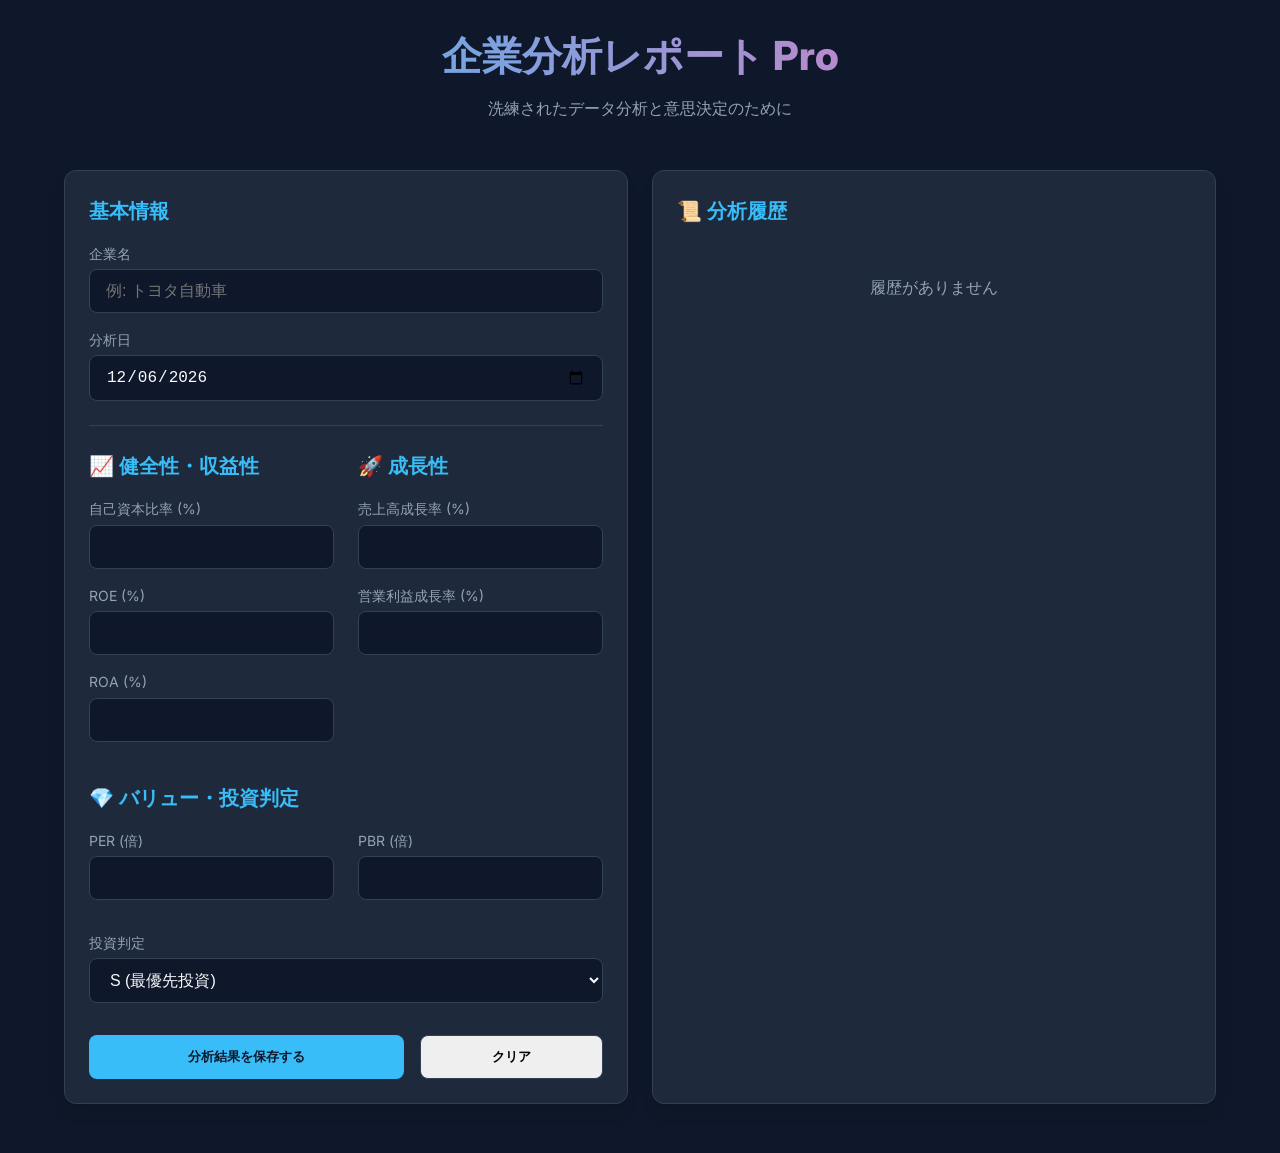
==== index.html @ 27acc9c8 "Initial commit: Corporate Analysis Tool Pro" ====
<!DOCTYPE html>
<html lang="ja">
<head>
    <meta charset="UTF-8">
    <meta name="viewport" content="width=device-width, initial-scale=1.0">
    <title>企業分析レポート Pro</title>
    <link rel="stylesheet" href="index.css">
    <link rel="preconnect" href="https://fonts.googleapis.com">
    <link rel="preconnect" href="https://fonts.gstatic.com" crossorigin>
    <link href="https://fonts.googleapis.com/css2?family=Inter:wght@400;600;800&display=swap" rel="stylesheet">
</head>
<body>
    <div class="container">
        <header>
            <h1>企業分析レポート Pro</h1>
            <p style="color: var(--text-muted);">洗練されたデータ分析と意思決定のために</p>
        </header>

        <main class="grid">
            <div class="analysis-form card">
                <section>
                    <h2 class="section-title">基本情報</h2>
                    <div class="input-group">
                        <label for="company-name">企業名</label>
                        <input type="text" id="company-name" placeholder="例: トヨタ自動車">
                    </div>
                    <div class="input-group">
                        <label for="analysis-date">分析日</label>
                        <input type="date" id="analysis-date">
                    </div>
                </section>

                <hr style="margin: 1.5rem 0; border: none; border-top: 1px solid var(--border-color);">

                <div class="grid" style="grid-template-columns: 1fr 1fr;">
                    <section>
                        <h2 class="section-title">📈 健全性・収益性</h2>
                        <div class="input-group">
                            <label>自己資本比率 (%)</label>
                            <input type="number" step="0.1" class="score-input" data-key="equityRatio">
                        </div>
                        <div class="input-group">
                            <label>ROE (%)</label>
                            <input type="number" step="0.1" class="score-input" data-key="roe">
                        </div>
                        <div class="input-group">
                            <label>ROA (%)</label>
                            <input type="number" step="0.1" class="score-input" data-key="roa">
                        </div>
                    </section>

                    <section>
                        <h2 class="section-title">🚀 成長性</h2>
                        <div class="input-group">
                            <label>売上高成長率 (%)</label>
                            <input type="number" step="0.1" class="score-input" data-key="salesGrowth">
                        </div>
                        <div class="input-group">
                            <label>営業利益成長率 (%)</label>
                            <input type="number" step="0.1" class="score-input" data-key="profitGrowth">
                        </div>
                    </section>
                </div>

                <section style="margin-top: 1.5rem;">
                    <h2 class="section-title">💎 バリュー・投資判定</h2>
                    <div class="grid" style="grid-template-columns: 1fr 1fr;">
                        <div class="input-group">
                            <label>PER (倍)</label>
                            <input type="number" step="0.1" class="score-input" data-key="per">
                        </div>
                        <div class="input-group">
                            <label>PBR (倍)</label>
                            <input type="number" step="0.1" class="score-input" data-key="pbr">
                        </div>
                    </div>
                    <div class="input-group" style="margin-top: 1rem;">
                        <label for="investment-judgment">投資判定</label>
                        <select id="investment-judgment">
                            <option value="S">S (最優先投資)</option>
                            <option value="A">A (積極的に検討)</option>
                            <option value="B">B (慎重に検討後、投資)</option>
                            <option value="C">C (様子見・保留)</option>
                            <option value="D">D (投資対象外)</option>
                        </select>
                    </div>
                </section>

                <div style="margin-top: 2rem; display: flex; gap: 1rem;">
                    <button id="save-btn" class="btn btn-primary" style="flex: 2;">分析結果を保存する</button>
                    <button id="clear-btn" class="btn" style="flex: 1; border: 1px solid var(--border-color);">クリア</button>
                </div>
            </div>

            <div class="history-section card">
                <h2 class="section-title">📜 分析履歴</h2>
                <div id="history-list">
                    <p style="color: var(--text-muted); text-align: center; padding: 2rem;">履歴がありません</p>
                </div>
            </div>
        </main>
    </div>

    <script src="app.js"></script>
</body>
</html>
---- index.css ----
:root {
    /* Color Palette - Elegant Dark Theme */
    --bg-color: #0f172a;
    --card-bg: #1e293b;
    --primary-color: #38bdf8;
    --secondary-color: #94a3b8;
    --accent-color: #f472b6;
    --text-main: #f8fafc;
    --text-muted: #94a3b8;
    --border-color: #334155;
    --success: #22c55e;
    --warning: #f59e0b;
    --danger: #ef4444;

    /* Glassmorphism Effect */
    --glass-bg: rgba(30, 41, 59, 0.7);
    --glass-border: rgba(255, 255, 255, 0.1);

    /* Spacing & Borders */
    --radius: 12px;
    --spacing: 1.5rem;
    --transition: all 0.3s cubic-bezier(0.4, 0, 0.2, 1);
}

* {
    margin: 0;
    padding: 0;
    box-sizing: border-box;
}

body {
    font-family: 'Inter', system-ui, -apple-system, sans-serif;
    background-color: var(--bg-color);
    color: var(--text-main);
    line-height: 1.6;
    min-height: 100vh;
}

.container {
    max-width: 1200px;
    margin: 0 auto;
    padding: var(--spacing);
}

header {
    margin-bottom: 3rem;
    text-align: center;
}

header h1 {
    font-size: 2.5rem;
    font-weight: 800;
    background: linear-gradient(to right, var(--primary-color), var(--accent-color));
    -webkit-background-clip: text;
    -webkit-text-fill-color: transparent;
    margin-bottom: 0.5rem;
}

.card {
    background: var(--card-bg);
    border: 1px solid var(--border-color);
    border-radius: var(--radius);
    padding: var(--spacing);
    box-shadow: 0 10px 15px -3px rgba(0, 0, 0, 0.1), 0 4px 6px -2px rgba(0, 0, 0, 0.05);
    margin-bottom: var(--spacing);
    backdrop-filter: blur(10px);
}

.grid {
    display: grid;
    grid-template-columns: repeat(auto-fit, minmax(300px, 1fr));
    gap: var(--spacing);
}

.section-title {
    font-size: 1.25rem;
    font-weight: 600;
    margin-bottom: 1rem;
    display: flex;
    align-items: center;
    gap: 0.5rem;
    color: var(--primary-color);
}

.input-group {
    margin-bottom: 1rem;
}

.input-group label {
    display: block;
    font-size: 0.875rem;
    color: var(--text-muted);
    margin-bottom: 0.25rem;
}

.input-row {
    display: flex;
    gap: 0.5rem;
    align-items: center;
}

input[type="text"], 
input[type="number"], 
input[type="date"],
textarea, 
select {
    width: 100%;
    background: var(--bg-color);
    border: 1px solid var(--border-color);
    border-radius: 8px;
    padding: 0.75rem 1rem;
    color: var(--text-main);
    font-size: 1rem;
    transition: var(--transition);
}

input:focus {
    outline: none;
    border-color: var(--primary-color);
    box-shadow: 0 0 0 2px rgba(56, 189, 248, 0.2);
}

.btn {
    cursor: pointer;
    border: none;
    border-radius: 8px;
    padding: 0.75rem 1.5rem;
    font-weight: 600;
    transition: var(--transition);
    display: inline-flex;
    align-items: center;
    justify-content: center;
    gap: 0.5rem;
}

.btn-primary {
    background: var(--primary-color);
    color: var(--bg-color);
}

.btn-primary:hover {
    filter: brightness(1.1);
    transform: translateY(-1px);
}

.history-item {
    background: var(--bg-color);
    border: 1px solid var(--border-color);
    border-radius: 8px;
    padding: 1rem;
    margin-bottom: 0.75rem;
    cursor: pointer;
    transition: var(--transition);
}

.history-item:hover {
    border-color: var(--primary-color);
    transform: translateX(4px);
}

@media (max-width: 640px) {
    .container {
        padding: 1rem;
    }
    header h1 {
        font-size: 1.75rem;
    }
}
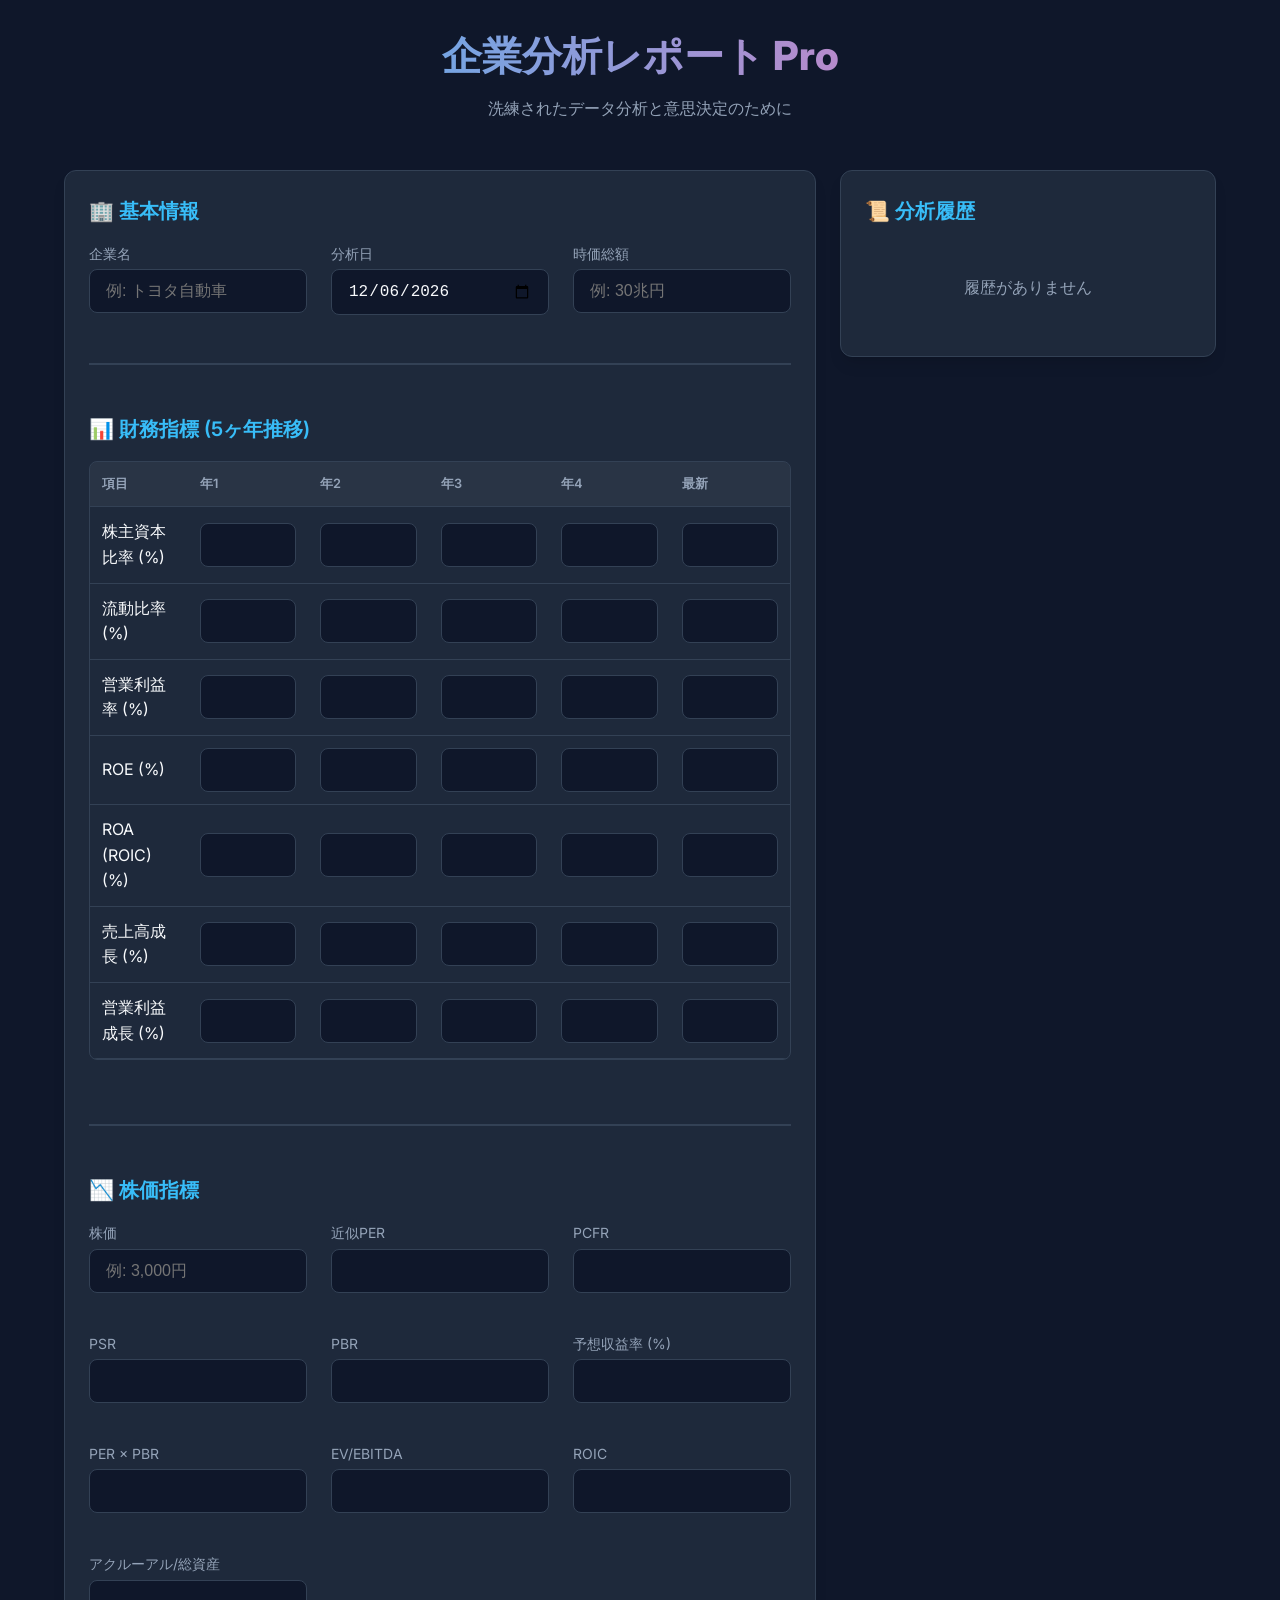
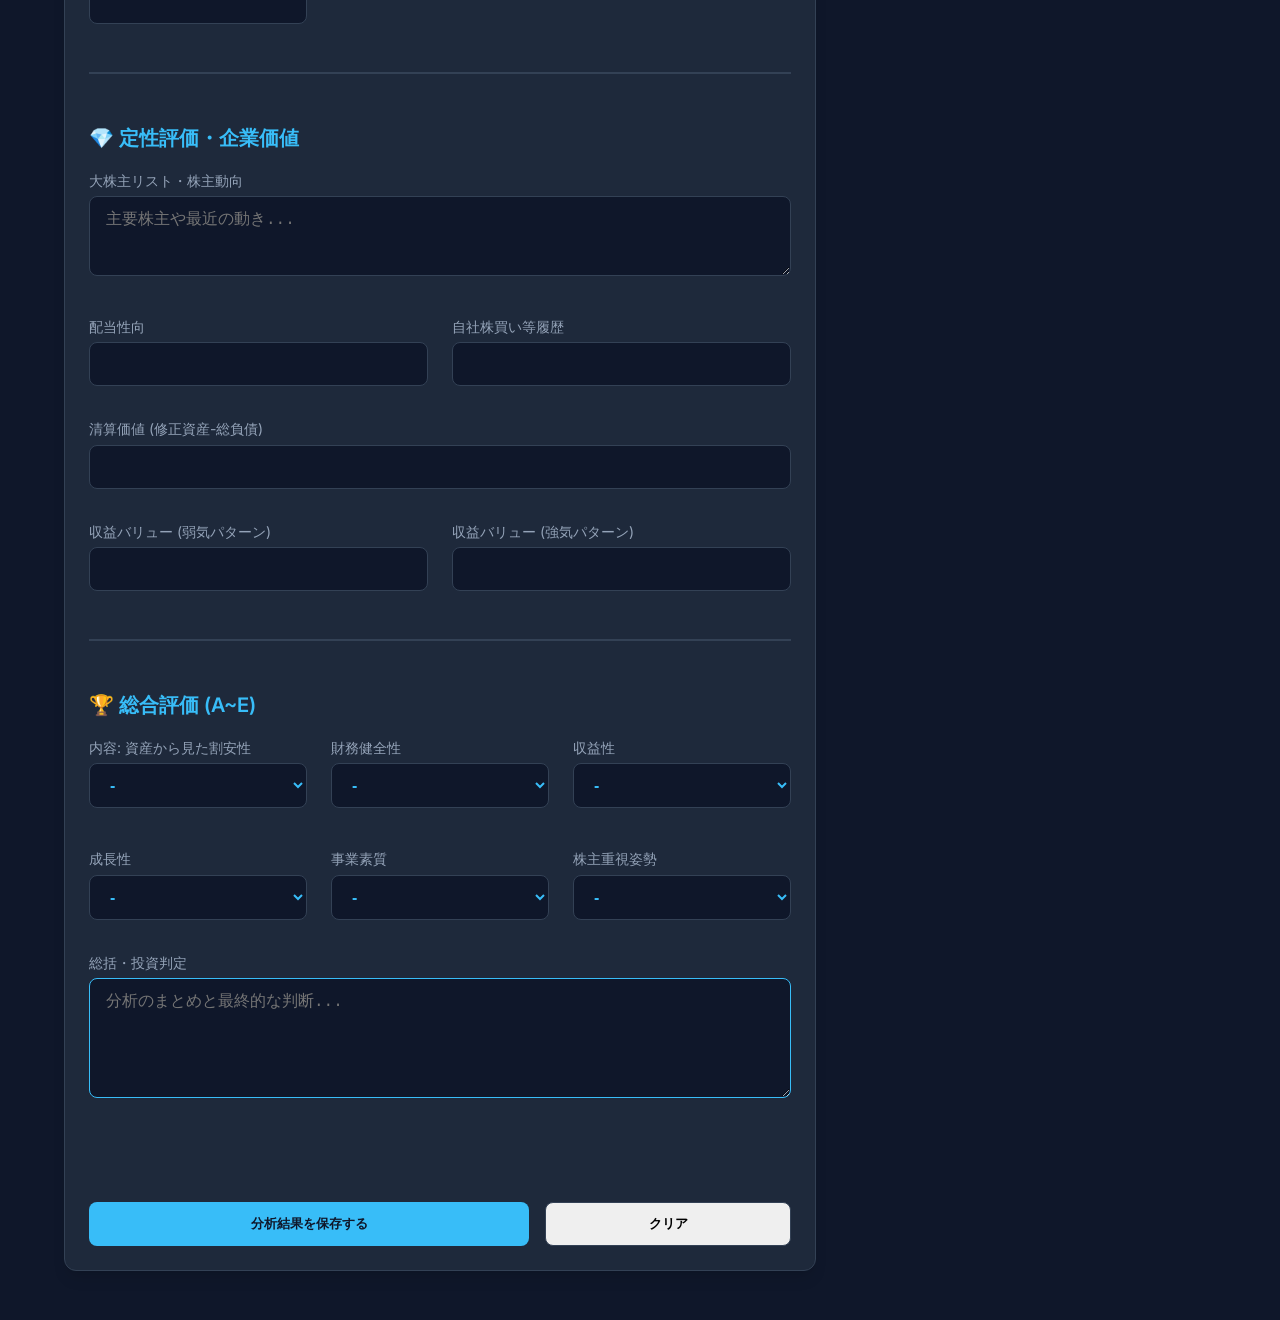
==== commit 2806087d: "Add detailed financial indicators and table features based on Pandas template" ====
--- a/index.html
+++ b/index.html
@@ -1,5 +1,6 @@
 <!DOCTYPE html>
 <html lang="ja">
+
 <head>
     <meta charset="UTF-8">
     <meta name="viewport" content="width=device-width, initial-scale=1.0">
@@ -9,6 +10,7 @@
     <link rel="preconnect" href="https://fonts.gstatic.com" crossorigin>
     <link href="https://fonts.googleapis.com/css2?family=Inter:wght@400;600;800&display=swap" rel="stylesheet">
 </head>
+
 <body>
     <div class="container">
         <header>
@@ -16,83 +18,298 @@
             <p style="color: var(--text-muted);">洗練されたデータ分析と意思決定のために</p>
         </header>
 
-        <main class="grid">
+        <main class="grid" style="grid-template-columns: 2fr 1fr;">
+            <!-- Analysis Entry Area -->
             <div class="analysis-form card">
-                <section>
-                    <h2 class="section-title">基本情報</h2>
-                    <div class="input-group">
-                        <label for="company-name">企業名</label>
-                        <input type="text" id="company-name" placeholder="例: トヨタ自動車">
-                    </div>
-                    <div class="input-group">
-                        <label for="analysis-date">分析日</label>
-                        <input type="date" id="analysis-date">
-                    </div>
-                </section>
-
-                <hr style="margin: 1.5rem 0; border: none; border-top: 1px solid var(--border-color);">
-
-                <div class="grid" style="grid-template-columns: 1fr 1fr;">
-                    <section>
-                        <h2 class="section-title">📈 健全性・収益性</h2>
-                        <div class="input-group">
-                            <label>自己資本比率 (%)</label>
-                            <input type="number" step="0.1" class="score-input" data-key="equityRatio">
-                        </div>
-                        <div class="input-group">
-                            <label>ROE (%)</label>
-                            <input type="number" step="0.1" class="score-input" data-key="roe">
-                        </div>
-                        <div class="input-group">
-                            <label>ROA (%)</label>
-                            <input type="number" step="0.1" class="score-input" data-key="roa">
-                        </div>
-                    </section>
-
-                    <section>
-                        <h2 class="section-title">🚀 成長性</h2>
-                        <div class="input-group">
-                            <label>売上高成長率 (%)</label>
-                            <input type="number" step="0.1" class="score-input" data-key="salesGrowth">
-                        </div>
-                        <div class="input-group">
-                            <label>営業利益成長率 (%)</label>
-                            <input type="number" step="0.1" class="score-input" data-key="profitGrowth">
-                        </div>
-                    </section>
-                </div>
-
-                <section style="margin-top: 1.5rem;">
-                    <h2 class="section-title">💎 バリュー・投資判定</h2>
-                    <div class="grid" style="grid-template-columns: 1fr 1fr;">
-                        <div class="input-group">
-                            <label>PER (倍)</label>
-                            <input type="number" step="0.1" class="score-input" data-key="per">
-                        </div>
-                        <div class="input-group">
-                            <label>PBR (倍)</label>
-                            <input type="number" step="0.1" class="score-input" data-key="pbr">
+
+                <!-- 0. Basic Information -->
+                <section class="analysis-section">
+                    <h2 class="section-title">🏢 基本情報</h2>
+                    <div class="sub-grid">
+                        <div class="input-group">
+                            <label for="company-name">企業名</label>
+                            <input type="text" id="company-name" placeholder="例: トヨタ自動車">
+                        </div>
+                        <div class="input-group">
+                            <label for="analysis-date">分析日</label>
+                            <input type="date" id="analysis-date">
+                        </div>
+                        <div class="input-group">
+                            <label for="market-cap">時価総額</label>
+                            <input type="text" id="market-cap" class="data-input" data-key="marketCap"
+                                placeholder="例: 30兆円">
+                        </div>
+                    </div>
+                </section>
+
+                <!-- 1. Financial Indicators (5 Years) -->
+                <section class="analysis-section">
+                    <h2 class="section-title">📊 財務指標 (5ヶ年推移)</h2>
+                    <div class="table-container">
+                        <table>
+                            <thead>
+                                <tr>
+                                    <th>項目</th>
+                                    <th>年1</th>
+                                    <th>年2</th>
+                                    <th>年3</th>
+                                    <th>年4</th>
+                                    <th>最新</th>
+                                </tr>
+                            </thead>
+                            <tbody id="financial-table-body">
+                                <tr>
+                                    <td>株主資本比率 (%)</td>
+                                    <td><input type="text" class="table-input" data-row="equityRatio" data-col="y1">
+                                    </td>
+                                    <td><input type="text" class="table-input" data-row="equityRatio" data-col="y2">
+                                    </td>
+                                    <td><input type="text" class="table-input" data-row="equityRatio" data-col="y3">
+                                    </td>
+                                    <td><input type="text" class="table-input" data-row="equityRatio" data-col="y4">
+                                    </td>
+                                    <td><input type="text" class="table-input" data-row="equityRatio" data-col="y5">
+                                    </td>
+                                </tr>
+                                <tr>
+                                    <td>流動比率 (%)</td>
+                                    <td><input type="text" class="table-input" data-row="currentRatio" data-col="y1">
+                                    </td>
+                                    <td><input type="text" class="table-input" data-row="currentRatio" data-col="y2">
+                                    </td>
+                                    <td><input type="text" class="table-input" data-row="currentRatio" data-col="y3">
+                                    </td>
+                                    <td><input type="text" class="table-input" data-row="currentRatio" data-col="y4">
+                                    </td>
+                                    <td><input type="text" class="table-input" data-row="currentRatio" data-col="y5">
+                                    </td>
+                                </tr>
+                                <tr>
+                                    <td>営業利益率 (%)</td>
+                                    <td><input type="text" class="table-input" data-row="opMargin" data-col="y1"></td>
+                                    <td><input type="text" class="table-input" data-row="opMargin" data-col="y2"></td>
+                                    <td><input type="text" class="table-input" data-row="opMargin" data-col="y3"></td>
+                                    <td><input type="text" class="table-input" data-row="opMargin" data-col="y4"></td>
+                                    <td><input type="text" class="table-input" data-row="opMargin" data-col="y5"></td>
+                                </tr>
+                                <tr>
+                                    <td>ROE (%)</td>
+                                    <td><input type="text" class="table-input" data-row="roe" data-col="y1"></td>
+                                    <td><input type="text" class="table-input" data-row="roe" data-col="y2"></td>
+                                    <td><input type="text" class="table-input" data-row="roe" data-col="y3"></td>
+                                    <td><input type="text" class="table-input" data-row="roe" data-col="y4"></td>
+                                    <td><input type="text" class="table-input" data-row="roe" data-col="y5"></td>
+                                </tr>
+                                <tr>
+                                    <td>ROA (ROIC) (%)</td>
+                                    <td><input type="text" class="table-input" data-row="roa" data-col="y1"></td>
+                                    <td><input type="text" class="table-input" data-row="roa" data-col="y2"></td>
+                                    <td><input type="text" class="table-input" data-row="roa" data-col="y3"></td>
+                                    <td><input type="text" class="table-input" data-row="roa" data-col="y4"></td>
+                                    <td><input type="text" class="table-input" data-row="roa" data-col="y5"></td>
+                                </tr>
+                                <tr>
+                                    <td>売上高成長 (%)</td>
+                                    <td><input type="text" class="table-input" data-row="salesGrowth" data-col="y1">
+                                    </td>
+                                    <td><input type="text" class="table-input" data-row="salesGrowth" data-col="y2">
+                                    </td>
+                                    <td><input type="text" class="table-input" data-row="salesGrowth" data-col="y3">
+                                    </td>
+                                    <td><input type="text" class="table-input" data-row="salesGrowth" data-col="y4">
+                                    </td>
+                                    <td><input type="text" class="table-input" data-row="salesGrowth" data-col="y5">
+                                    </td>
+                                </tr>
+                                <tr>
+                                    <td>営業利益成長 (%)</td>
+                                    <td><input type="text" class="table-input" data-row="profitGrowth" data-col="y1">
+                                    </td>
+                                    <td><input type="text" class="table-input" data-row="profitGrowth" data-col="y2">
+                                    </td>
+                                    <td><input type="text" class="table-input" data-row="profitGrowth" data-col="y3">
+                                    </td>
+                                    <td><input type="text" class="table-input" data-row="profitGrowth" data-col="y4">
+                                    </td>
+                                    <td><input type="text" class="table-input" data-row="profitGrowth" data-col="y5">
+                                    </td>
+                                </tr>
+                            </tbody>
+                        </table>
+                    </div>
+                </section>
+
+                <!-- 2. Stock Indicators -->
+                <section class="analysis-section">
+                    <h2 class="section-title">📉 株価指標</h2>
+                    <div class="sub-grid">
+                        <div class="input-group">
+                            <label>株価</label>
+                            <input type="text" class="data-input" data-key="stockPrice" placeholder="例: 3,000円">
+                        </div>
+                        <div class="input-group">
+                            <label>近似PER</label>
+                            <input type="text" class="data-input" data-key="adjPer">
+                        </div>
+                        <div class="input-group">
+                            <label>PCFR</label>
+                            <input type="text" class="data-input" data-key="pcfr">
+                        </div>
+                        <div class="input-group">
+                            <label>PSR</label>
+                            <input type="text" class="data-input" data-key="psr">
+                        </div>
+                        <div class="input-group">
+                            <label>PBR</label>
+                            <input type="text" class="data-input" data-key="pbr">
+                        </div>
+                        <div class="input-group">
+                            <label>予想収益率 (%)</label>
+                            <input type="text" class="data-input" data-key="expectedReturn">
+                        </div>
+                        <div class="input-group">
+                            <label>PER × PBR</label>
+                            <input type="text" class="data-input" data-key="perPbr">
+                        </div>
+                        <div class="input-group">
+                            <label>EV/EBITDA</label>
+                            <input type="text" class="data-input" data-key="evEbitda">
+                        </div>
+                        <div class="input-group">
+                            <label>ROIC</label>
+                            <input type="text" class="data-input" data-key="roic">
+                        </div>
+                        <div class="input-group">
+                            <label>アクルーアル/総資産</label>
+                            <input type="text" class="data-input" data-key="accrual">
+                        </div>
+                    </div>
+                </section>
+
+                <!-- 3. Qualitative / Enterprise Value -->
+                <section class="analysis-section">
+                    <h2 class="section-title">💎 定性評価・企業価値</h2>
+                    <div class="grid" style="grid-template-columns: 1fr; gap: 1rem;">
+                        <div class="input-group">
+                            <label>大株主リスト・株主動向</label>
+                            <textarea class="data-input" data-key="majorShareholders"
+                                placeholder="主要株主や最近の動き..."></textarea>
+                        </div>
+                        <div class="sub-grid">
+                            <div class="input-group">
+                                <label>配当性向</label>
+                                <input type="text" class="data-input" data-key="payoutRatio">
+                            </div>
+                            <div class="input-group">
+                                <label>自社株買い等履歴</label>
+                                <input type="text" class="data-input" data-key="buybackHistory">
+                            </div>
+                        </div>
+                        <div class="input-group">
+                            <label>清算価値 (修正資産-総負債)</label>
+                            <input type="text" class="data-input" data-key="liquidationValue">
+                        </div>
+                        <div class="sub-grid">
+                            <div class="input-group">
+                                <label>収益バリュー (弱気パターン)</label>
+                                <input type="text" class="data-input" data-key="earningsValueBear">
+                            </div>
+                            <div class="input-group">
+                                <label>収益バリュー (強気パターン)</label>
+                                <input type="text" class="data-input" data-key="earningsValueBull">
+                            </div>
+                        </div>
+                    </div>
+                </section>
+
+                <!-- 4. Rating & Summary -->
+                <section class="analysis-section" style="border-bottom: none;">
+                    <h2 class="section-title">🏆 総合評価 (A~E)</h2>
+                    <div class="sub-grid">
+                        <div class="input-group">
+                            <label>内容: 資産から見た割安性</label>
+                            <select class="data-input rating-select" data-key="rateAsset">
+                                <option value="-">-</option>
+                                <option value="A">A</option>
+                                <option value="B">B</option>
+                                <option value="C">C</option>
+                                <option value="D">D</option>
+                                <option value="E">E</option>
+                            </select>
+                        </div>
+                        <div class="input-group">
+                            <label>財務健全性</label>
+                            <select class="data-input rating-select" data-key="rateHealth">
+                                <option value="-">-</option>
+                                <option value="A">A</option>
+                                <option value="B">B</option>
+                                <option value="C">C</option>
+                                <option value="D">D</option>
+                                <option value="E">E</option>
+                            </select>
+                        </div>
+                        <div class="input-group">
+                            <label>収益性</label>
+                            <select class="data-input rating-select" data-key="rateProfits">
+                                <option value="-">-</option>
+                                <option value="A">A</option>
+                                <option value="B">B</option>
+                                <option value="C">C</option>
+                                <option value="D">D</option>
+                                <option value="E">E</option>
+                            </select>
+                        </div>
+                        <div class="input-group">
+                            <label>成長性</label>
+                            <select class="data-input rating-select" data-key="rateGrowth">
+                                <option value="-">-</option>
+                                <option value="A">A</option>
+                                <option value="B">B</option>
+                                <option value="C">C</option>
+                                <option value="D">D</option>
+                                <option value="E">E</option>
+                            </select>
+                        </div>
+                        <div class="input-group">
+                            <label>事業素質</label>
+                            <select class="data-input rating-select" data-key="rateBusiness">
+                                <option value="-">-</option>
+                                <option value="A">A</option>
+                                <option value="B">B</option>
+                                <option value="C">C</option>
+                                <option value="D">D</option>
+                                <option value="E">E</option>
+                            </select>
+                        </div>
+                        <div class="input-group">
+                            <label>株主重視姿勢</label>
+                            <select class="data-input rating-select" data-key="rateShareholder">
+                                <option value="-">-</option>
+                                <option value="A">A</option>
+                                <option value="B">B</option>
+                                <option value="C">C</option>
+                                <option value="D">D</option>
+                                <option value="E">E</option>
+                            </select>
                         </div>
                     </div>
                     <div class="input-group" style="margin-top: 1rem;">
-                        <label for="investment-judgment">投資判定</label>
-                        <select id="investment-judgment">
-                            <option value="S">S (最優先投資)</option>
-                            <option value="A">A (積極的に検討)</option>
-                            <option value="B">B (慎重に検討後、投資)</option>
-                            <option value="C">C (様子見・保留)</option>
-                            <option value="D">D (投資対象外)</option>
-                        </select>
+                        <label>総括・投資判定</label>
+                        <textarea class="data-input" data-key="summary"
+                            style="min-height: 120px; border-color: var(--primary-color);"
+                            placeholder="分析のまとめと最終的な判断..."></textarea>
                     </div>
                 </section>
 
                 <div style="margin-top: 2rem; display: flex; gap: 1rem;">
                     <button id="save-btn" class="btn btn-primary" style="flex: 2;">分析結果を保存する</button>
-                    <button id="clear-btn" class="btn" style="flex: 1; border: 1px solid var(--border-color);">クリア</button>
+                    <button id="clear-btn" class="btn"
+                        style="flex: 1; border: 1px solid var(--border-color);">クリア</button>
                 </div>
             </div>
 
-            <div class="history-section card">
+            <!-- History Sidebar -->
+            <div class="history-section card" style="height: fit-content; position: sticky; top: var(--spacing);">
                 <h2 class="section-title">📜 分析履歴</h2>
                 <div id="history-list">
                     <p style="color: var(--text-muted); text-align: center; padding: 2rem;">履歴がありません</p>
@@ -103,4 +320,5 @@
 
     <script src="app.js"></script>
 </body>
-</html>
+
+</html>
--- a/index.css
+++ b/index.css
@@ -99,10 +99,10 @@
     align-items: center;
 }
 
-input[type="text"], 
-input[type="number"], 
+input[type="text"],
+input[type="number"],
 input[type="date"],
-textarea, 
+textarea,
 select {
     width: 100%;
     background: var(--bg-color);
@@ -158,11 +158,103 @@
     transform: translateX(4px);
 }
 
+/* Financial Table */
+.table-container {
+    overflow-x: auto;
+    margin-bottom: 2rem;
+    border: 1px solid var(--border-color);
+    border-radius: 8px;
+}
+
+table {
+    width: 100%;
+    border-collapse: collapse;
+    min-width: 600px;
+}
+
+th,
+td {
+    padding: 0.75rem;
+    text-align: left;
+    border-bottom: 1px solid var(--border-color);
+}
+
+th {
+    background: rgba(255, 255, 255, 0.05);
+    font-size: 0.8rem;
+    color: var(--text-muted);
+    font-weight: 600;
+}
+
+.table-input {
+    width: 100%;
+    background: transparent;
+    border: none;
+    color: var(--text-main);
+    padding: 0.25rem;
+    font-size: 0.9rem;
+}
+
+.table-input:focus {
+    outline: none;
+    background: rgba(56, 189, 248, 0.1);
+}
+
+/* Specific Section Styles */
+.analysis-section {
+    margin-bottom: 3rem;
+    padding-bottom: 2rem;
+    border-bottom: 2px solid var(--border-color);
+}
+
+.sub-grid {
+    display: grid;
+    grid-template-columns: repeat(auto-fit, minmax(200px, 1fr));
+    gap: 1.5rem;
+}
+
+.rating-select {
+    font-weight: bold;
+    color: var(--primary-color);
+}
+
+.judgment-D {
+    background: #ef4444;
+    color: #fff;
+}
+
+textarea {
+    min-height: 80px;
+    resize: vertical;
+}
+
+/* Animations */
+@keyframes fadeIn {
+    from {
+        opacity: 0;
+        transform: translateY(10px);
+    }
+
+    to {
+        opacity: 1;
+        transform: translateY(0);
+    }
+}
+
+.card {
+    animation: fadeIn 0.5s ease-out;
+}
+
 @media (max-width: 640px) {
     .container {
         padding: 1rem;
     }
+
     header h1 {
         font-size: 1.75rem;
     }
-}
+
+    .grid {
+        grid-template-columns: 1fr;
+    }
+}
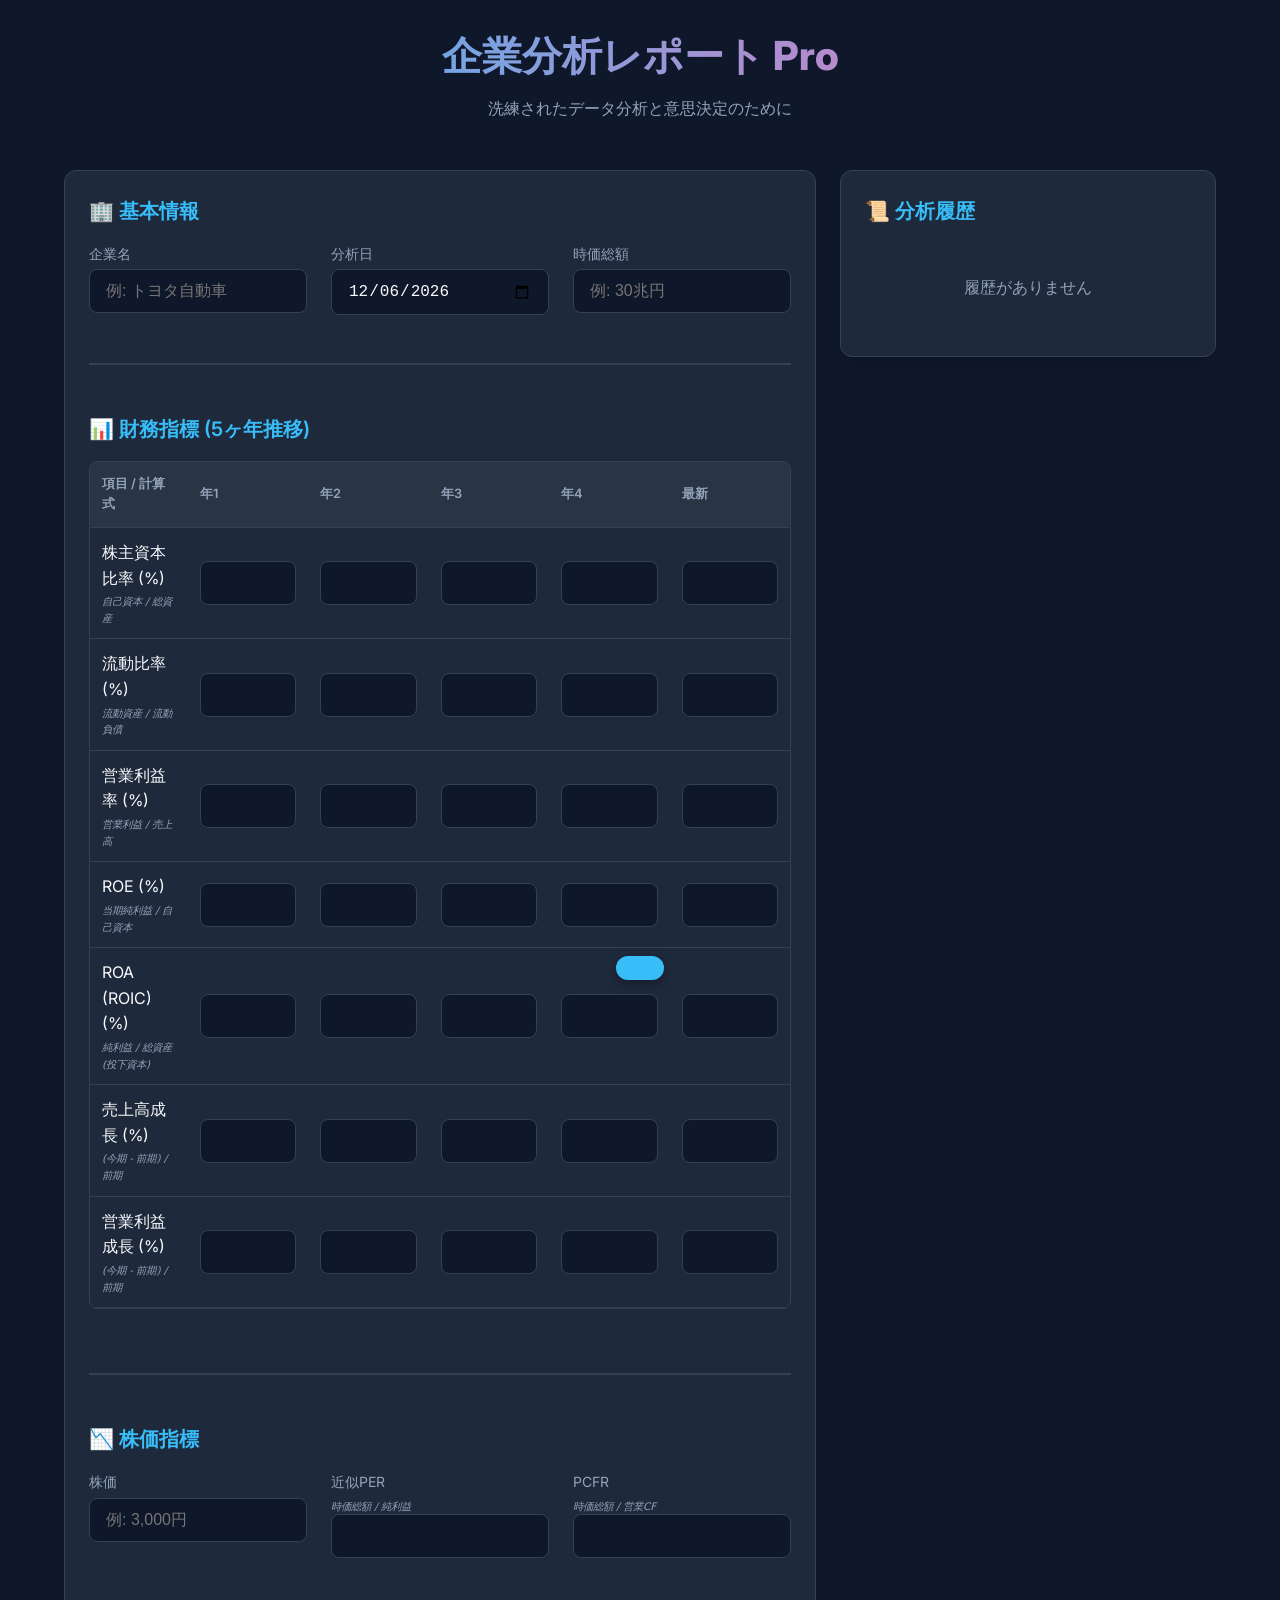
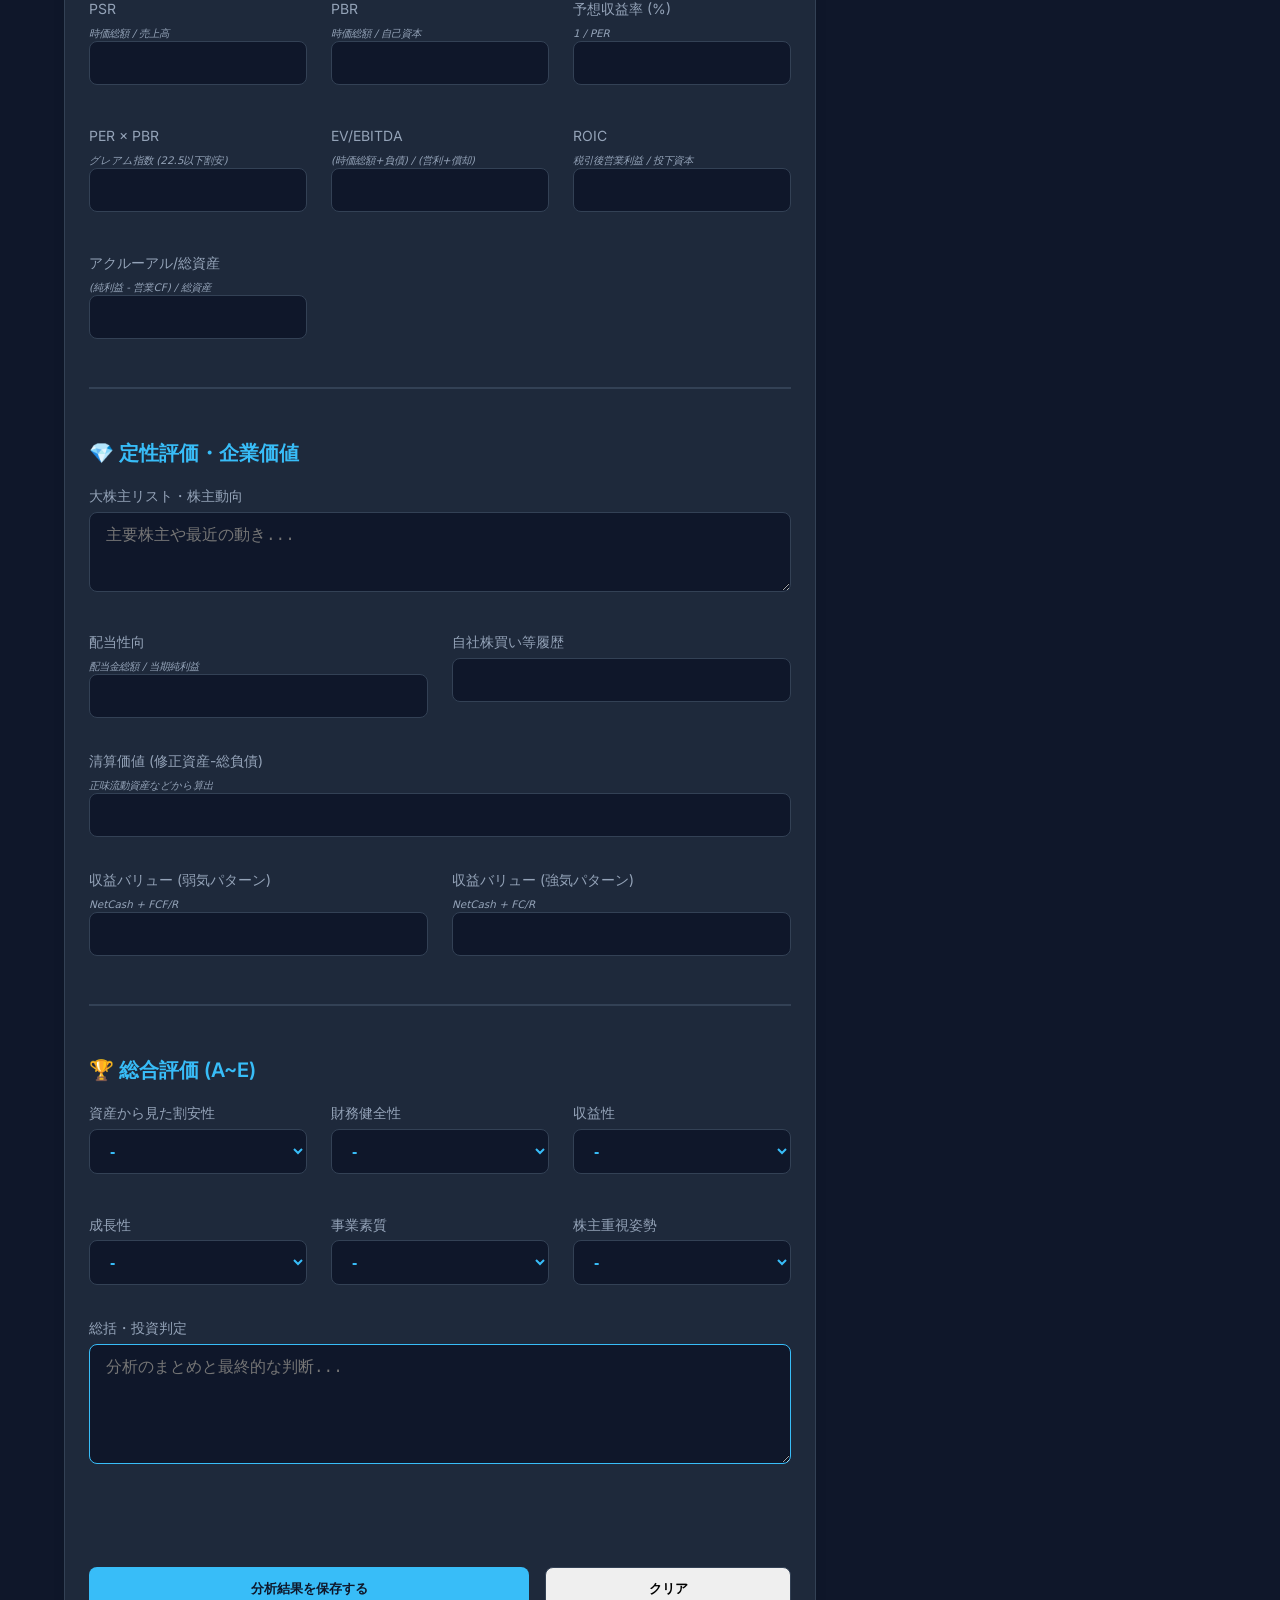
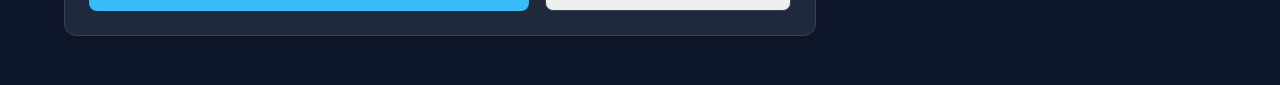
==== commit 123723a0: "Improve save reliability with toast notifications, auto-save (drafts), and add calculation formulas" ====
--- a/index.html
+++ b/index.html
@@ -9,6 +9,15 @@
     <link rel="preconnect" href="https://fonts.googleapis.com">
     <link rel="preconnect" href="https://fonts.gstatic.com" crossorigin>
     <link href="https://fonts.googleapis.com/css2?family=Inter:wght@400;600;800&display=swap" rel="stylesheet">
+    <style>
+        .calc-hint {
+            display: block;
+            font-size: 0.65rem;
+            color: var(--text-muted);
+            margin-top: 2px;
+            font-style: italic;
+        }
+    </style>
 </head>
 
 <body>
@@ -49,7 +58,7 @@
                         <table>
                             <thead>
                                 <tr>
-                                    <th>項目</th>
+                                    <th>項目 / 計算式</th>
                                     <th>年1</th>
                                     <th>年2</th>
                                     <th>年3</th>
@@ -59,7 +68,10 @@
                             </thead>
                             <tbody id="financial-table-body">
                                 <tr>
-                                    <td>株主資本比率 (%)</td>
+                                    <td>
+                                        株主資本比率 (%)
+                                        <span class="calc-hint">自己資本 / 総資産</span>
+                                    </td>
                                     <td><input type="text" class="table-input" data-row="equityRatio" data-col="y1">
                                     </td>
                                     <td><input type="text" class="table-input" data-row="equityRatio" data-col="y2">
@@ -72,7 +84,10 @@
                                     </td>
                                 </tr>
                                 <tr>
-                                    <td>流動比率 (%)</td>
+                                    <td>
+                                        流動比率 (%)
+                                        <span class="calc-hint">流動資産 / 流動負債</span>
+                                    </td>
                                     <td><input type="text" class="table-input" data-row="currentRatio" data-col="y1">
                                     </td>
                                     <td><input type="text" class="table-input" data-row="currentRatio" data-col="y2">
@@ -85,7 +100,10 @@
                                     </td>
                                 </tr>
                                 <tr>
-                                    <td>営業利益率 (%)</td>
+                                    <td>
+                                        営業利益率 (%)
+                                        <span class="calc-hint">営業利益 / 売上高</span>
+                                    </td>
                                     <td><input type="text" class="table-input" data-row="opMargin" data-col="y1"></td>
                                     <td><input type="text" class="table-input" data-row="opMargin" data-col="y2"></td>
                                     <td><input type="text" class="table-input" data-row="opMargin" data-col="y3"></td>
@@ -93,7 +111,10 @@
                                     <td><input type="text" class="table-input" data-row="opMargin" data-col="y5"></td>
                                 </tr>
                                 <tr>
-                                    <td>ROE (%)</td>
+                                    <td>
+                                        ROE (%)
+                                        <span class="calc-hint">当期純利益 / 自己資本</span>
+                                    </td>
                                     <td><input type="text" class="table-input" data-row="roe" data-col="y1"></td>
                                     <td><input type="text" class="table-input" data-row="roe" data-col="y2"></td>
                                     <td><input type="text" class="table-input" data-row="roe" data-col="y3"></td>
@@ -101,7 +122,10 @@
                                     <td><input type="text" class="table-input" data-row="roe" data-col="y5"></td>
                                 </tr>
                                 <tr>
-                                    <td>ROA (ROIC) (%)</td>
+                                    <td>
+                                        ROA (ROIC) (%)
+                                        <span class="calc-hint">純利益 / 総資産 (投下資本)</span>
+                                    </td>
                                     <td><input type="text" class="table-input" data-row="roa" data-col="y1"></td>
                                     <td><input type="text" class="table-input" data-row="roa" data-col="y2"></td>
                                     <td><input type="text" class="table-input" data-row="roa" data-col="y3"></td>
@@ -109,7 +133,10 @@
                                     <td><input type="text" class="table-input" data-row="roa" data-col="y5"></td>
                                 </tr>
                                 <tr>
-                                    <td>売上高成長 (%)</td>
+                                    <td>
+                                        売上高成長 (%)
+                                        <span class="calc-hint">(今期 - 前期) / 前期</span>
+                                    </td>
                                     <td><input type="text" class="table-input" data-row="salesGrowth" data-col="y1">
                                     </td>
                                     <td><input type="text" class="table-input" data-row="salesGrowth" data-col="y2">
@@ -122,7 +149,10 @@
                                     </td>
                                 </tr>
                                 <tr>
-                                    <td>営業利益成長 (%)</td>
+                                    <td>
+                                        営業利益成長 (%)
+                                        <span class="calc-hint">(今期 - 前期) / 前期</span>
+                                    </td>
                                     <td><input type="text" class="table-input" data-row="profitGrowth" data-col="y1">
                                     </td>
                                     <td><input type="text" class="table-input" data-row="profitGrowth" data-col="y2">
@@ -149,38 +179,47 @@
                         </div>
                         <div class="input-group">
                             <label>近似PER</label>
+                            <span class="calc-hint">時価総額 / 純利益</span>
                             <input type="text" class="data-input" data-key="adjPer">
                         </div>
                         <div class="input-group">
                             <label>PCFR</label>
+                            <span class="calc-hint">時価総額 / 営業CF</span>
                             <input type="text" class="data-input" data-key="pcfr">
                         </div>
                         <div class="input-group">
                             <label>PSR</label>
+                            <span class="calc-hint">時価総額 / 売上高</span>
                             <input type="text" class="data-input" data-key="psr">
                         </div>
                         <div class="input-group">
                             <label>PBR</label>
+                            <span class="calc-hint">時価総額 / 自己資本</span>
                             <input type="text" class="data-input" data-key="pbr">
                         </div>
                         <div class="input-group">
                             <label>予想収益率 (%)</label>
+                            <span class="calc-hint">1 / PER</span>
                             <input type="text" class="data-input" data-key="expectedReturn">
                         </div>
                         <div class="input-group">
                             <label>PER × PBR</label>
+                            <span class="calc-hint">グレアム指数 (22.5以下割安)</span>
                             <input type="text" class="data-input" data-key="perPbr">
                         </div>
                         <div class="input-group">
                             <label>EV/EBITDA</label>
+                            <span class="calc-hint">(時価総額+負債) / (営利+償却)</span>
                             <input type="text" class="data-input" data-key="evEbitda">
                         </div>
                         <div class="input-group">
                             <label>ROIC</label>
+                            <span class="calc-hint">税引後営業利益 / 投下資本</span>
                             <input type="text" class="data-input" data-key="roic">
                         </div>
                         <div class="input-group">
                             <label>アクルーアル/総資産</label>
+                            <span class="calc-hint">(純利益 - 営業CF) / 総資産</span>
                             <input type="text" class="data-input" data-key="accrual">
                         </div>
                     </div>
@@ -198,6 +237,7 @@
                         <div class="sub-grid">
                             <div class="input-group">
                                 <label>配当性向</label>
+                                <span class="calc-hint">配当金総額 / 当期純利益</span>
                                 <input type="text" class="data-input" data-key="payoutRatio">
                             </div>
                             <div class="input-group">
@@ -207,15 +247,18 @@
                         </div>
                         <div class="input-group">
                             <label>清算価値 (修正資産-総負債)</label>
+                            <span class="calc-hint">正味流動資産などから算出</span>
                             <input type="text" class="data-input" data-key="liquidationValue">
                         </div>
                         <div class="sub-grid">
                             <div class="input-group">
                                 <label>収益バリュー (弱気パターン)</label>
+                                <span class="calc-hint">NetCash + FCF/R</span>
                                 <input type="text" class="data-input" data-key="earningsValueBear">
                             </div>
                             <div class="input-group">
                                 <label>収益バリュー (強気パターン)</label>
+                                <span class="calc-hint">NetCash + FC/R</span>
                                 <input type="text" class="data-input" data-key="earningsValueBull">
                             </div>
                         </div>
@@ -227,7 +270,7 @@
                     <h2 class="section-title">🏆 総合評価 (A~E)</h2>
                     <div class="sub-grid">
                         <div class="input-group">
-                            <label>内容: 資産から見た割安性</label>
+                            <label>資産から見た割安性</label>
                             <select class="data-input rating-select" data-key="rateAsset">
                                 <option value="-">-</option>
                                 <option value="A">A</option>
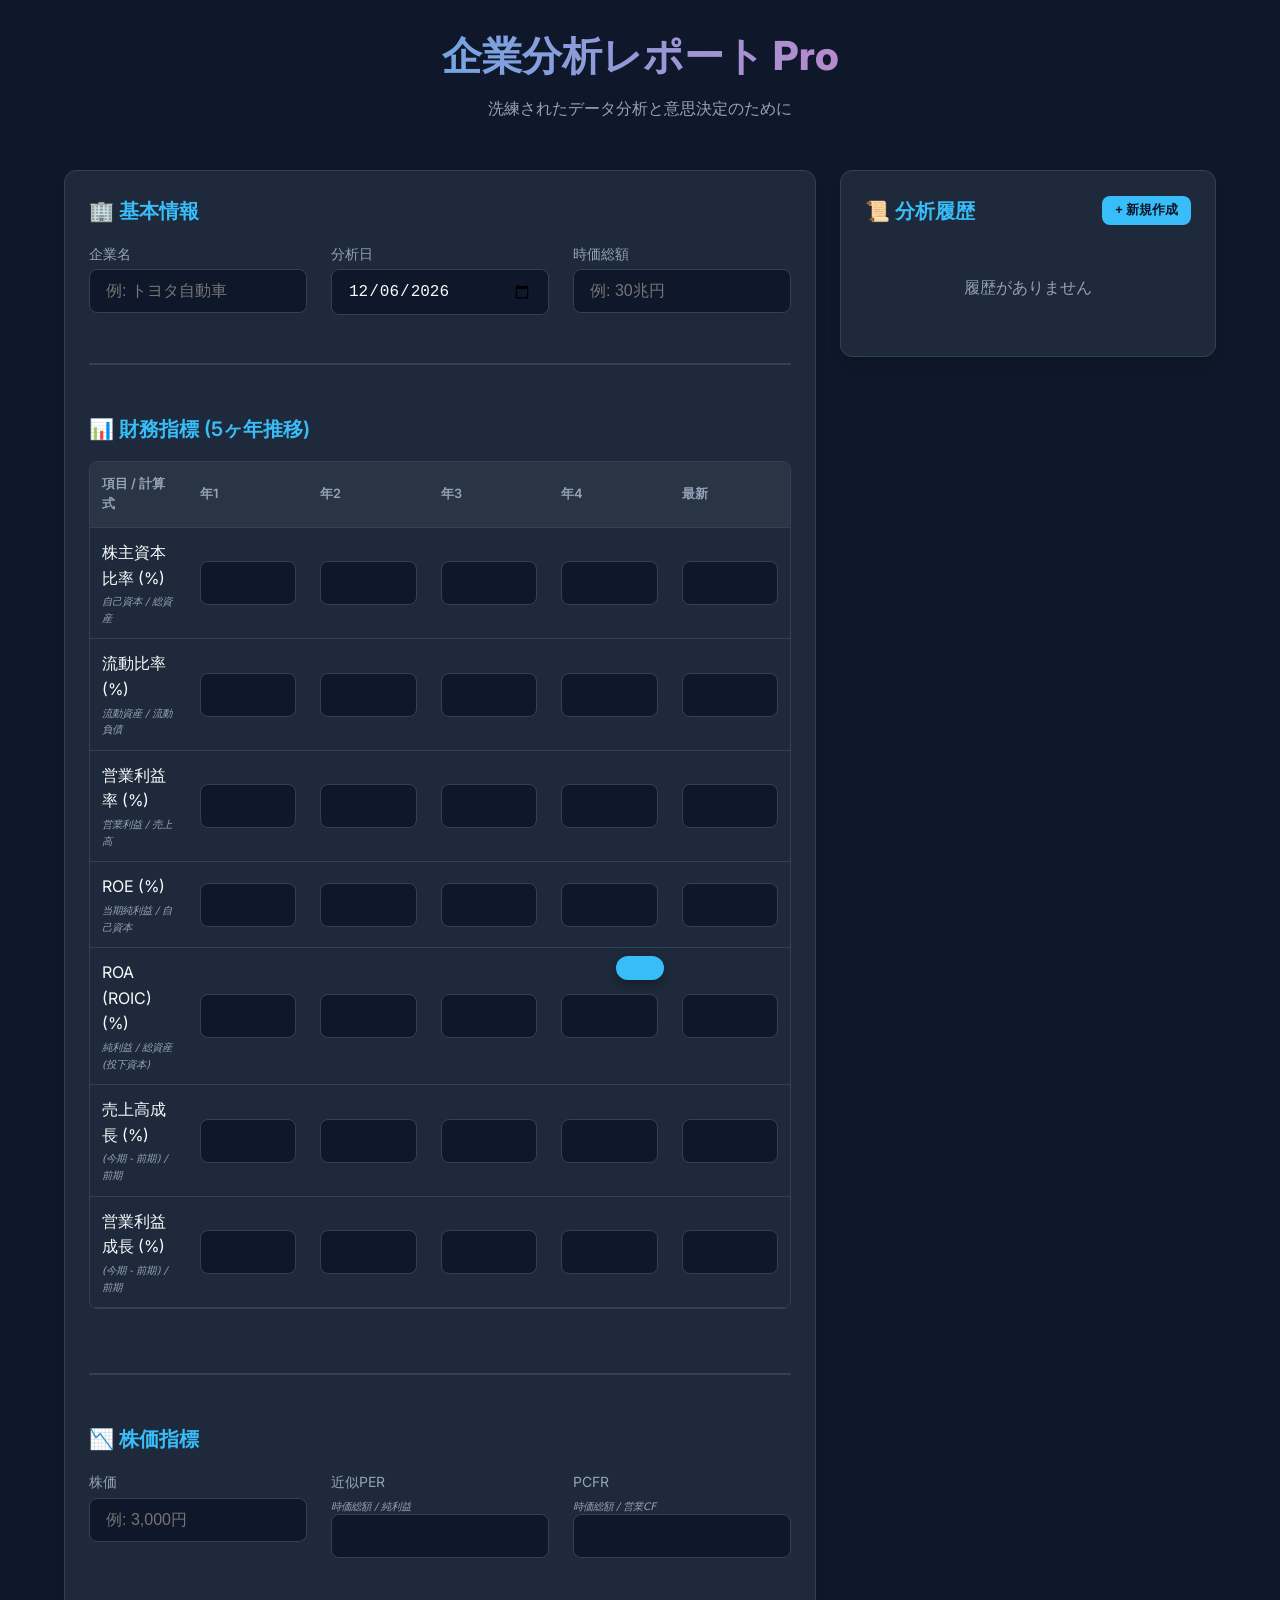
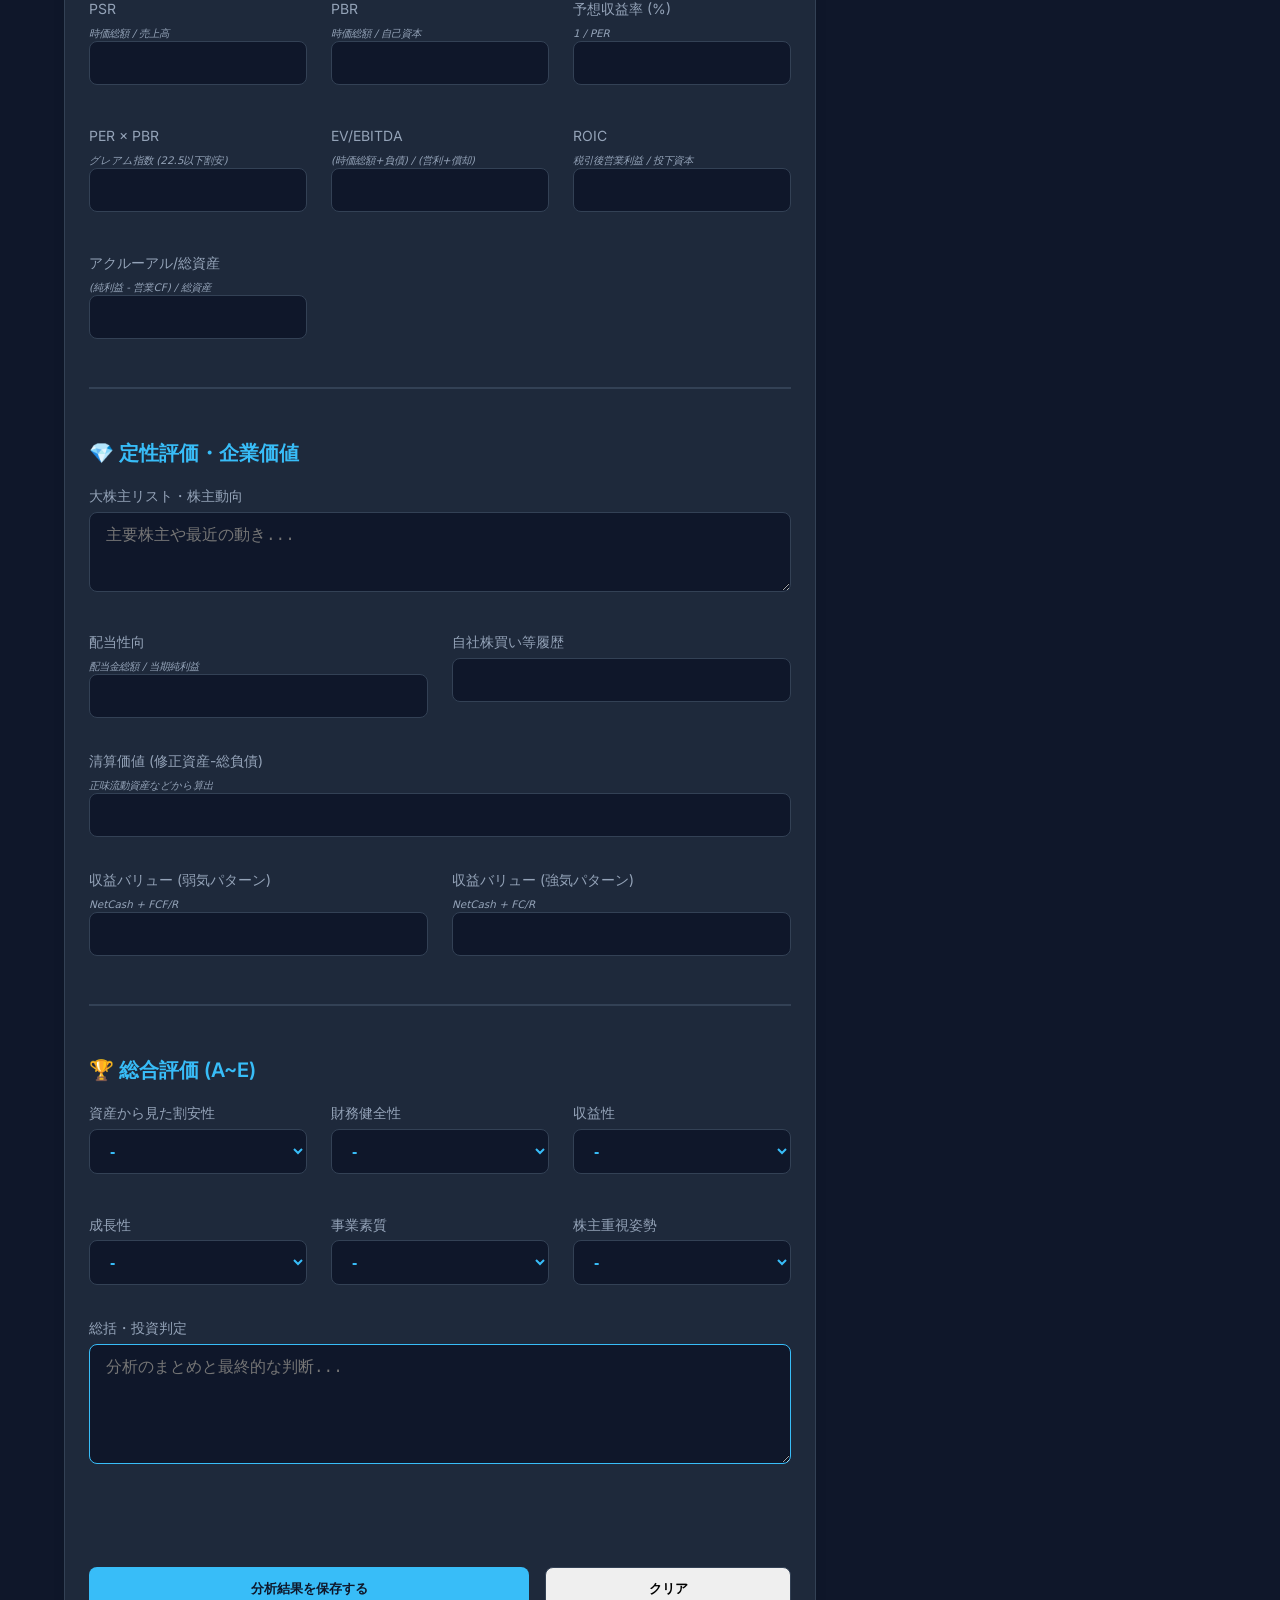
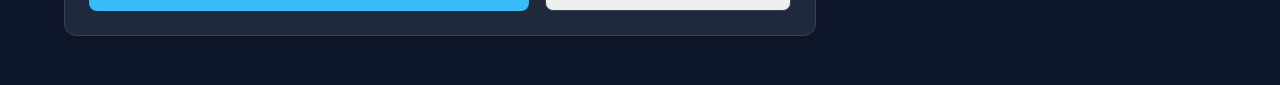
==== commit fab054da: "Add '+ New Analysis' button to reset form and start fresh" ====
--- a/index.html
+++ b/index.html
@@ -353,7 +353,13 @@
 
             <!-- History Sidebar -->
             <div class="history-section card" style="height: fit-content; position: sticky; top: var(--spacing);">
-                <h2 class="section-title">📜 分析履歴</h2>
+                <div style="display: flex; justify-content: space-between; align-items: center; margin-bottom: 1rem;">
+                    <h2 class="section-title" style="margin-bottom: 0;">📜 分析履歴</h2>
+                    <button id="new-analysis-btn" class="btn"
+                        style="padding: 0.4rem 0.8rem; font-size: 0.8rem; background: var(--primary-color); color: var(--bg-color); border: none;">
+                        + 新規作成
+                    </button>
+                </div>
                 <div id="history-list">
                     <p style="color: var(--text-muted); text-align: center; padding: 2rem;">履歴がありません</p>
                 </div>
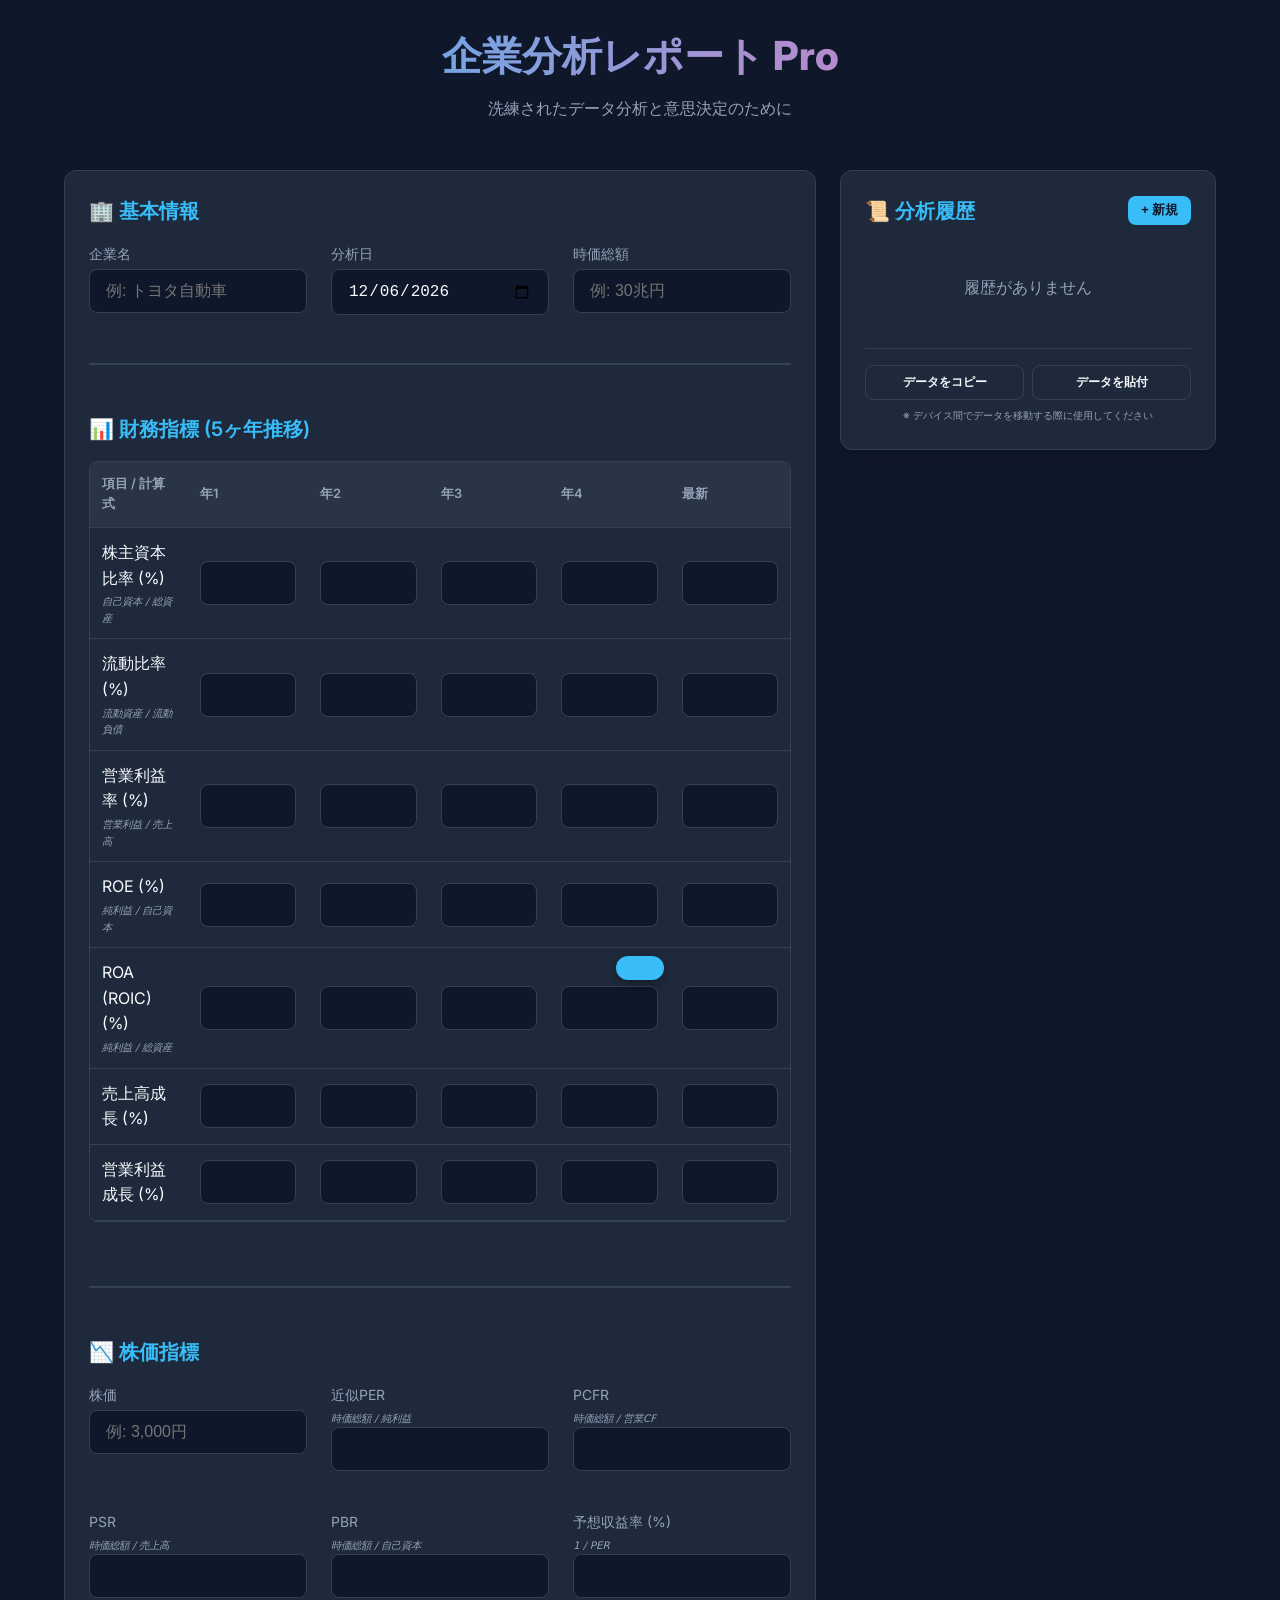
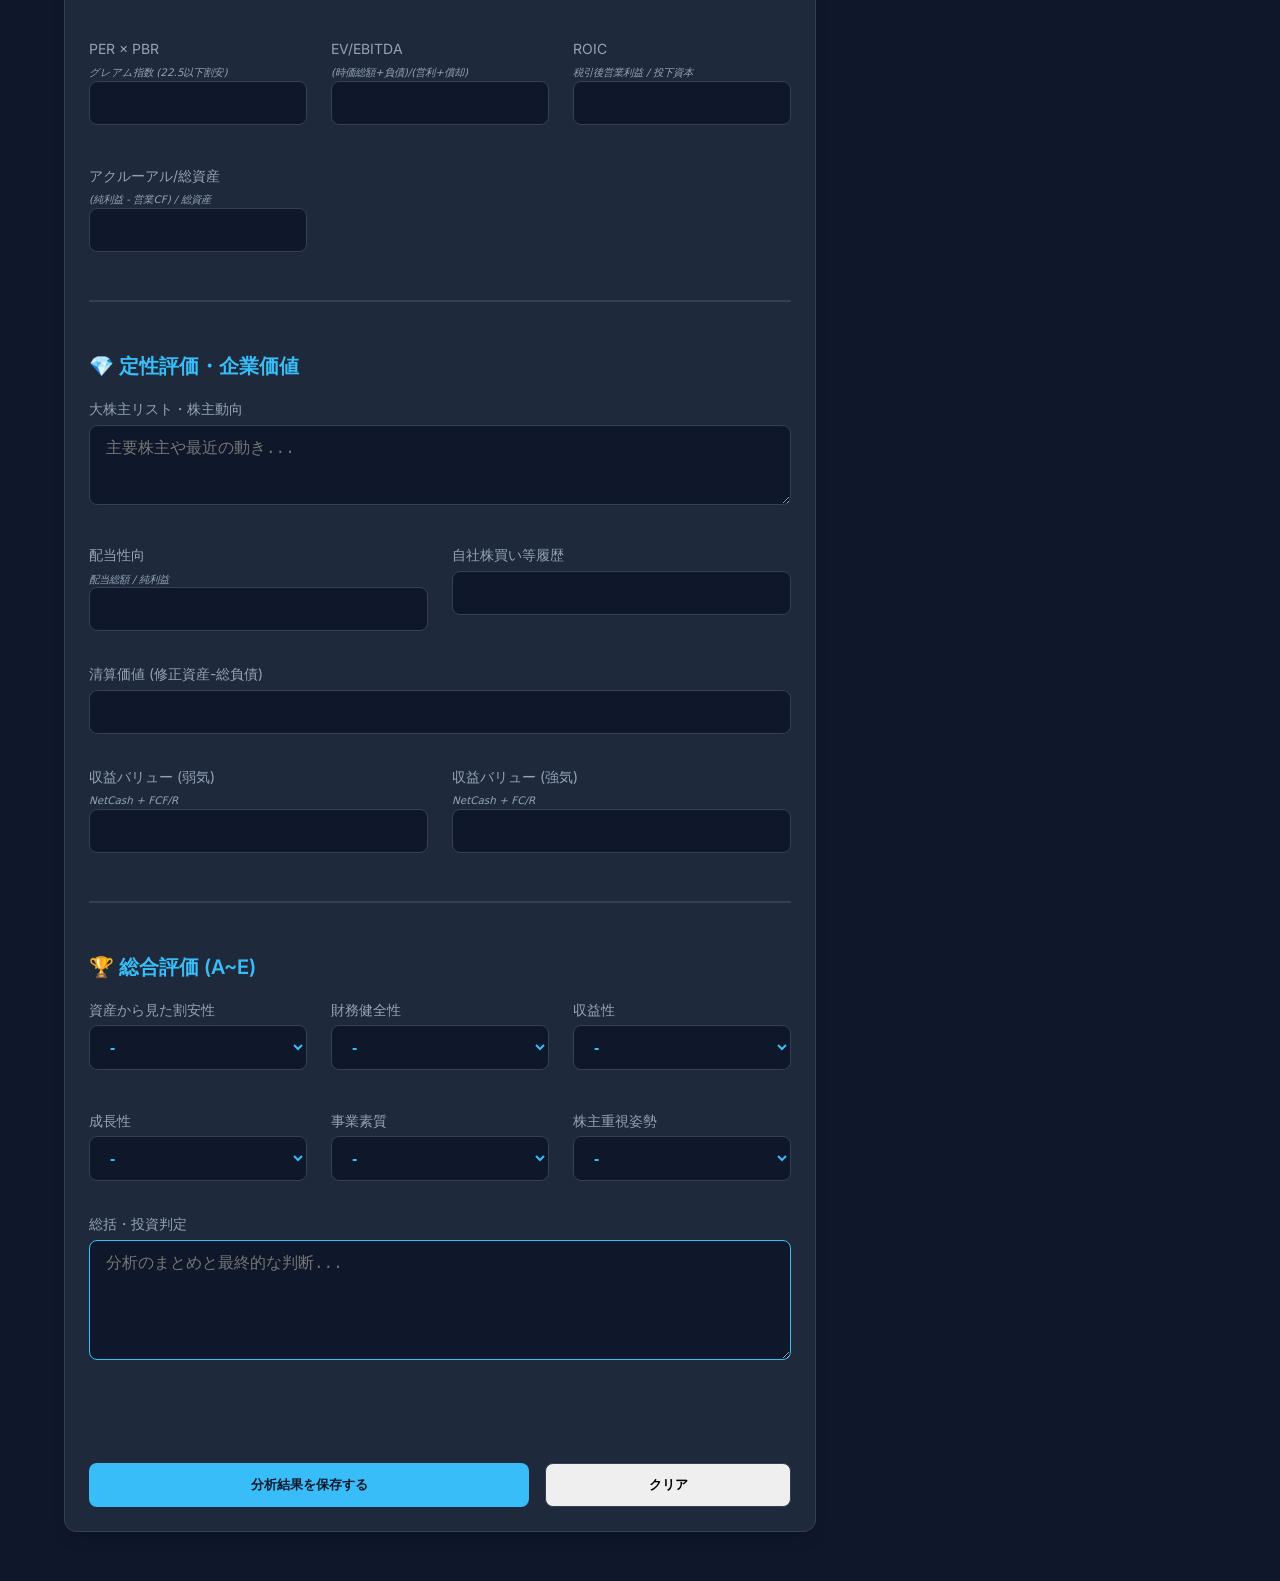
==== commit 412a06d5: "Add mobile tab navigation and data import/export for cross-device synchronization" ====
--- a/index.html
+++ b/index.html
@@ -27,12 +27,21 @@
             <p style="color: var(--text-muted);">洗練されたデータ分析と意思決定のために</p>
         </header>
 
-        <main class="grid" style="grid-template-columns: 2fr 1fr;">
+        <main class="grid main-grid" style="grid-template-columns: 2fr 1fr;">
             <!-- Analysis Entry Area -->
             <div class="analysis-form card">
 
+                <!-- Mobile Tabs Navigation -->
+                <div class="mobile-tabs" id="mobile-tabs">
+                    <button class="tab-btn active" data-target="basic">基本</button>
+                    <button class="tab-btn" data-target="financial">財務</button>
+                    <button class="tab-btn" data-target="indicators">指標</button>
+                    <button class="tab-btn" data-target="qualitative">定性</button>
+                    <button class="tab-btn" data-target="rating">判定</button>
+                </div>
+
                 <!-- 0. Basic Information -->
-                <section class="analysis-section">
+                <section class="analysis-section active" id="sec-basic">
                     <h2 class="section-title">🏢 基本情報</h2>
                     <div class="sub-grid">
                         <div class="input-group">
@@ -52,7 +61,7 @@
                 </section>
 
                 <!-- 1. Financial Indicators (5 Years) -->
-                <section class="analysis-section">
+                <section class="analysis-section" id="sec-financial">
                     <h2 class="section-title">📊 財務指標 (5ヶ年推移)</h2>
                     <div class="table-container">
                         <table>
@@ -113,7 +122,7 @@
                                 <tr>
                                     <td>
                                         ROE (%)
-                                        <span class="calc-hint">当期純利益 / 自己資本</span>
+                                        <span class="calc-hint">純利益 / 自己資本</span>
                                     </td>
                                     <td><input type="text" class="table-input" data-row="roe" data-col="y1"></td>
                                     <td><input type="text" class="table-input" data-row="roe" data-col="y2"></td>
@@ -124,7 +133,7 @@
                                 <tr>
                                     <td>
                                         ROA (ROIC) (%)
-                                        <span class="calc-hint">純利益 / 総資産 (投下資本)</span>
+                                        <span class="calc-hint">純利益 / 総資産</span>
                                     </td>
                                     <td><input type="text" class="table-input" data-row="roa" data-col="y1"></td>
                                     <td><input type="text" class="table-input" data-row="roa" data-col="y2"></td>
@@ -133,10 +142,7 @@
                                     <td><input type="text" class="table-input" data-row="roa" data-col="y5"></td>
                                 </tr>
                                 <tr>
-                                    <td>
-                                        売上高成長 (%)
-                                        <span class="calc-hint">(今期 - 前期) / 前期</span>
-                                    </td>
+                                    <td>売上高成長 (%)</td>
                                     <td><input type="text" class="table-input" data-row="salesGrowth" data-col="y1">
                                     </td>
                                     <td><input type="text" class="table-input" data-row="salesGrowth" data-col="y2">
@@ -149,10 +155,7 @@
                                     </td>
                                 </tr>
                                 <tr>
-                                    <td>
-                                        営業利益成長 (%)
-                                        <span class="calc-hint">(今期 - 前期) / 前期</span>
-                                    </td>
+                                    <td>営業利益成長 (%)</td>
                                     <td><input type="text" class="table-input" data-row="profitGrowth" data-col="y1">
                                     </td>
                                     <td><input type="text" class="table-input" data-row="profitGrowth" data-col="y2">
@@ -170,7 +173,7 @@
                 </section>
 
                 <!-- 2. Stock Indicators -->
-                <section class="analysis-section">
+                <section class="analysis-section" id="sec-indicators">
                     <h2 class="section-title">📉 株価指標</h2>
                     <div class="sub-grid">
                         <div class="input-group">
@@ -209,7 +212,7 @@
                         </div>
                         <div class="input-group">
                             <label>EV/EBITDA</label>
-                            <span class="calc-hint">(時価総額+負債) / (営利+償却)</span>
+                            <span class="calc-hint">(時価総額+負債)/(営利+償却)</span>
                             <input type="text" class="data-input" data-key="evEbitda">
                         </div>
                         <div class="input-group">
@@ -226,7 +229,7 @@
                 </section>
 
                 <!-- 3. Qualitative / Enterprise Value -->
-                <section class="analysis-section">
+                <section class="analysis-section" id="sec-qualitative">
                     <h2 class="section-title">💎 定性評価・企業価値</h2>
                     <div class="grid" style="grid-template-columns: 1fr; gap: 1rem;">
                         <div class="input-group">
@@ -237,7 +240,7 @@
                         <div class="sub-grid">
                             <div class="input-group">
                                 <label>配当性向</label>
-                                <span class="calc-hint">配当金総額 / 当期純利益</span>
+                                <span class="calc-hint">配当総額 / 純利益</span>
                                 <input type="text" class="data-input" data-key="payoutRatio">
                             </div>
                             <div class="input-group">
@@ -247,17 +250,16 @@
                         </div>
                         <div class="input-group">
                             <label>清算価値 (修正資産-総負債)</label>
-                            <span class="calc-hint">正味流動資産などから算出</span>
                             <input type="text" class="data-input" data-key="liquidationValue">
                         </div>
                         <div class="sub-grid">
                             <div class="input-group">
-                                <label>収益バリュー (弱気パターン)</label>
+                                <label>収益バリュー (弱気)</label>
                                 <span class="calc-hint">NetCash + FCF/R</span>
                                 <input type="text" class="data-input" data-key="earningsValueBear">
                             </div>
                             <div class="input-group">
-                                <label>収益バリュー (強気パターン)</label>
+                                <label>収益バリュー (強気)</label>
                                 <span class="calc-hint">NetCash + FC/R</span>
                                 <input type="text" class="data-input" data-key="earningsValueBull">
                             </div>
@@ -266,7 +268,7 @@
                 </section>
 
                 <!-- 4. Rating & Summary -->
-                <section class="analysis-section" style="border-bottom: none;">
+                <section class="analysis-section" id="sec-rating" style="border-bottom: none;">
                     <h2 class="section-title">🏆 総合評価 (A~E)</h2>
                     <div class="sub-grid">
                         <div class="input-group">
@@ -357,16 +359,40 @@
                     <h2 class="section-title" style="margin-bottom: 0;">📜 分析履歴</h2>
                     <button id="new-analysis-btn" class="btn"
                         style="padding: 0.4rem 0.8rem; font-size: 0.8rem; background: var(--primary-color); color: var(--bg-color); border: none;">
-                        + 新規作成
+                        + 新規
                     </button>
                 </div>
                 <div id="history-list">
                     <p style="color: var(--text-muted); text-align: center; padding: 2rem;">履歴がありません</p>
                 </div>
+
+                <!-- Sync Tools -->
+                <div class="data-actions">
+                    <button id="export-btn" class="btn btn-outline" style="flex: 1;">データをコピー</button>
+                    <button id="import-btn" class="btn btn-outline" style="flex: 1;">データを貼付</button>
+                </div>
+                <p style="font-size: 0.65rem; color: var(--text-muted); margin-top: 0.5rem; text-align: center;">※
+                    デバイス間でデータを移動する際に使用してください</p>
             </div>
         </main>
     </div>
 
+    <!-- Import Modal (Hidden by default) -->
+    <div id="import-modal"
+        style="display: none; position: fixed; inset: 0; background: rgba(0,0,0,0.8); z-index: 2000; align-items: center; justify-content: center; padding: 20px;">
+        <div class="card" style="width: 100%; max-width: 500px;">
+            <h2 class="section-title">データを読み込む</h2>
+            <p style="font-size: 0.8rem; color: var(--text-muted); margin-bottom: 1rem;">コピーしたデータを以下に貼り付けてください。</p>
+            <textarea id="import-area" style="width: 100%; min-height: 200px; margin-bottom: 1rem;"
+                placeholder="ここにJSONデータを貼り付け..."></textarea>
+            <div style="display: flex; gap: 1rem;">
+                <button id="import-confirm-btn" class="btn btn-primary" style="flex: 1;">読み込む</button>
+                <button id="import-cancel-btn" class="btn"
+                    style="flex: 1; border: 1px solid var(--border-color);">キャンセル</button>
+            </div>
+        </div>
+    </div>
+
     <script src="app.js"></script>
 </body>
 
--- a/index.css
+++ b/index.css
@@ -158,6 +158,96 @@
     transform: translateX(4px);
 }
 
+/* Mobile Tab Navigation */
+.mobile-tabs {
+    display: none;
+    position: sticky;
+    top: 0;
+    background: var(--card-bg);
+    z-index: 100;
+    margin: -1.5rem -1.5rem 1.5rem -1.5rem;
+    padding: 0.5rem;
+    border-bottom: 1px solid var(--border-color);
+    overflow-x: auto;
+    white-space: nowrap;
+}
+
+.tab-btn {
+    background: none;
+    border: none;
+    color: var(--text-muted);
+    padding: 0.5rem 1rem;
+    font-size: 0.85rem;
+    font-weight: 600;
+    cursor: pointer;
+}
+
+.tab-btn.active {
+    color: var(--primary-color);
+    border-bottom: 2px solid var(--primary-color);
+}
+
+/* Data Actions (Export/Import) */
+.data-actions {
+    display: flex;
+    gap: 0.5rem;
+    margin-top: 1rem;
+    padding-top: 1rem;
+    border-top: 1px solid var(--border-color);
+}
+
+.btn-outline {
+    background: transparent;
+    border: 1px solid var(--border-color);
+    color: var(--text-main);
+    padding: 0.5rem;
+    font-size: 0.75rem;
+}
+
+@media (max-width: 768px) {
+    .mobile-tabs {
+        display: flex;
+    }
+
+    .analysis-section {
+        display: none;
+        /* Hidden by default in mobile, controlled by tab */
+        margin-bottom: 1.5rem;
+        padding-bottom: 1rem;
+        animation: fadeIn 0.3s ease-out;
+    }
+
+    .analysis-section.active {
+        display: block;
+    }
+
+    .main-grid {
+        grid-template-columns: 1fr !important;
+    }
+
+    .history-section {
+        position: static !important;
+        margin-top: 2rem;
+    }
+
+    /* Table Mobile View - Let user horizontal scroll if needed */
+    .table-container {
+        margin: 0 -1rem;
+        border-radius: 0;
+        border-right: none;
+        border-left: none;
+    }
+
+    table {
+        font-size: 0.8rem;
+    }
+
+    th,
+    td {
+        padding: 0.5rem;
+    }
+}
+
 /* Financial Table */
 .table-container {
     overflow-x: auto;
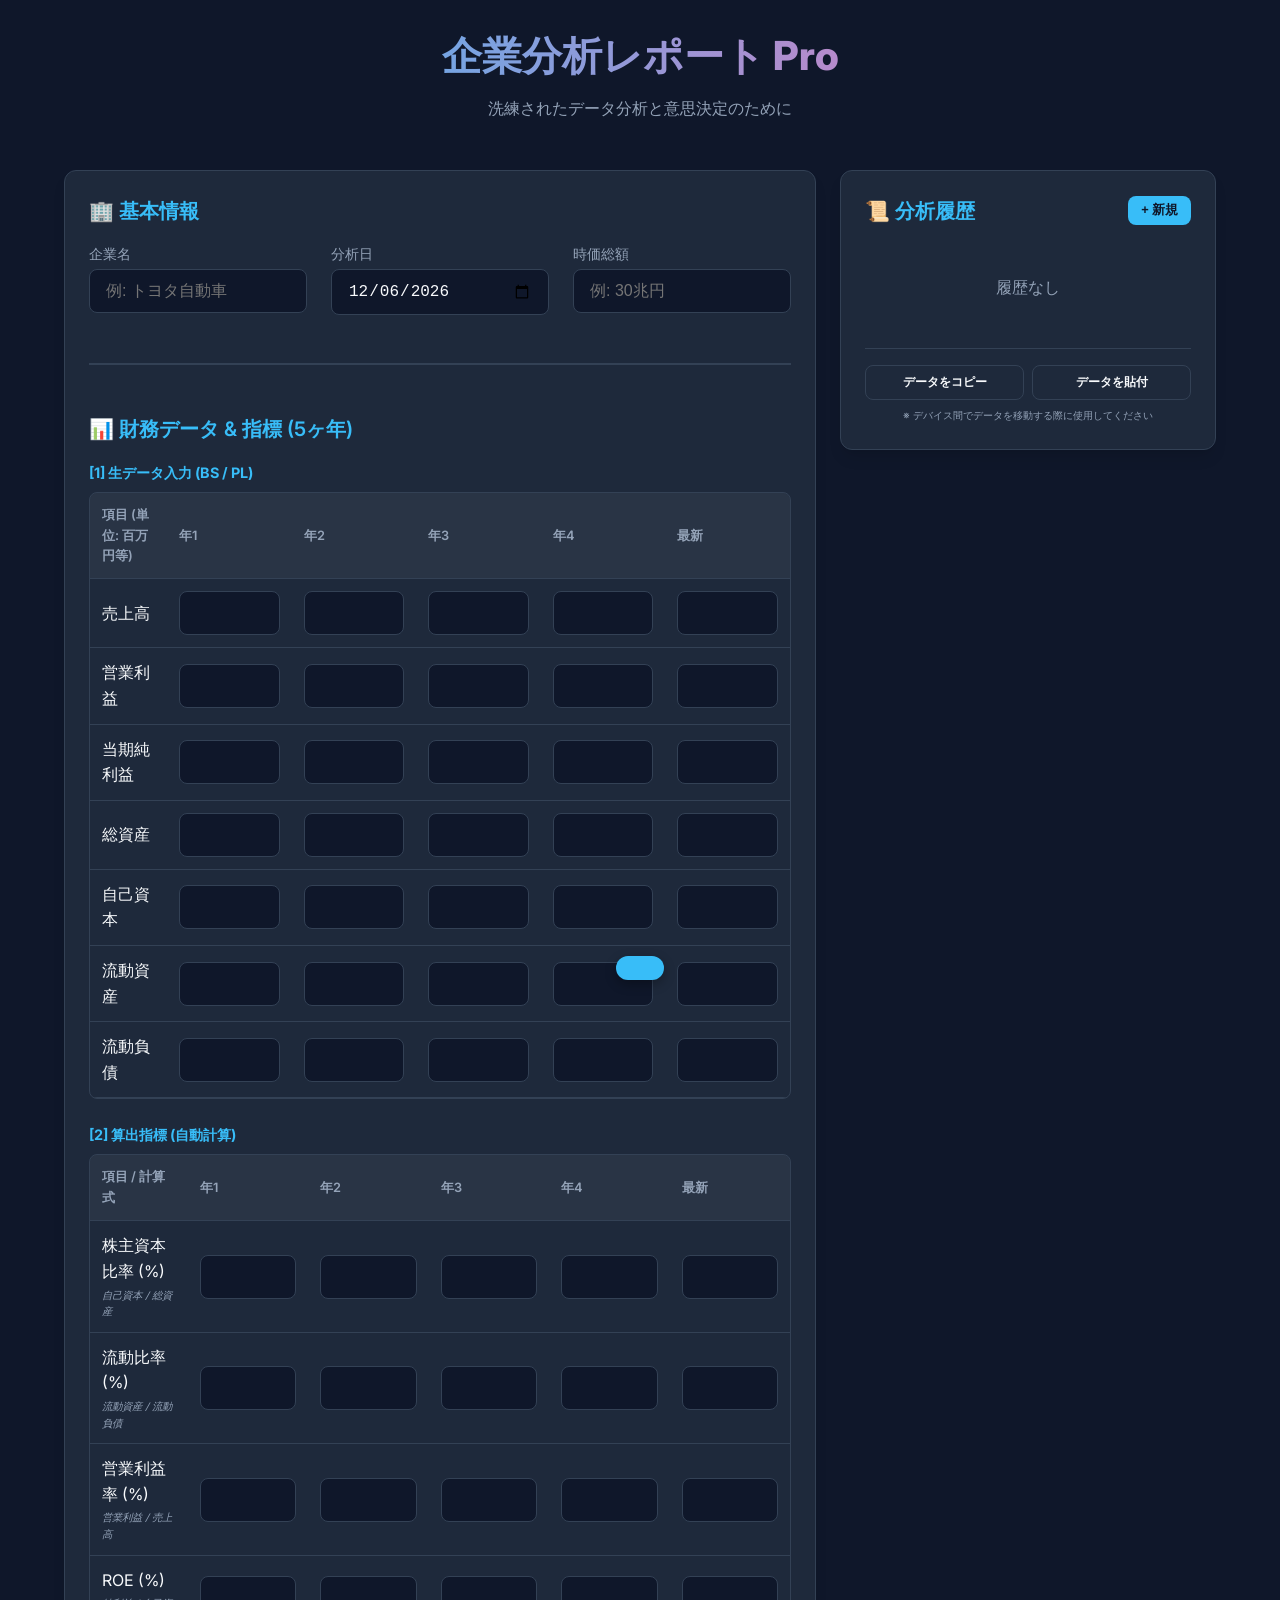
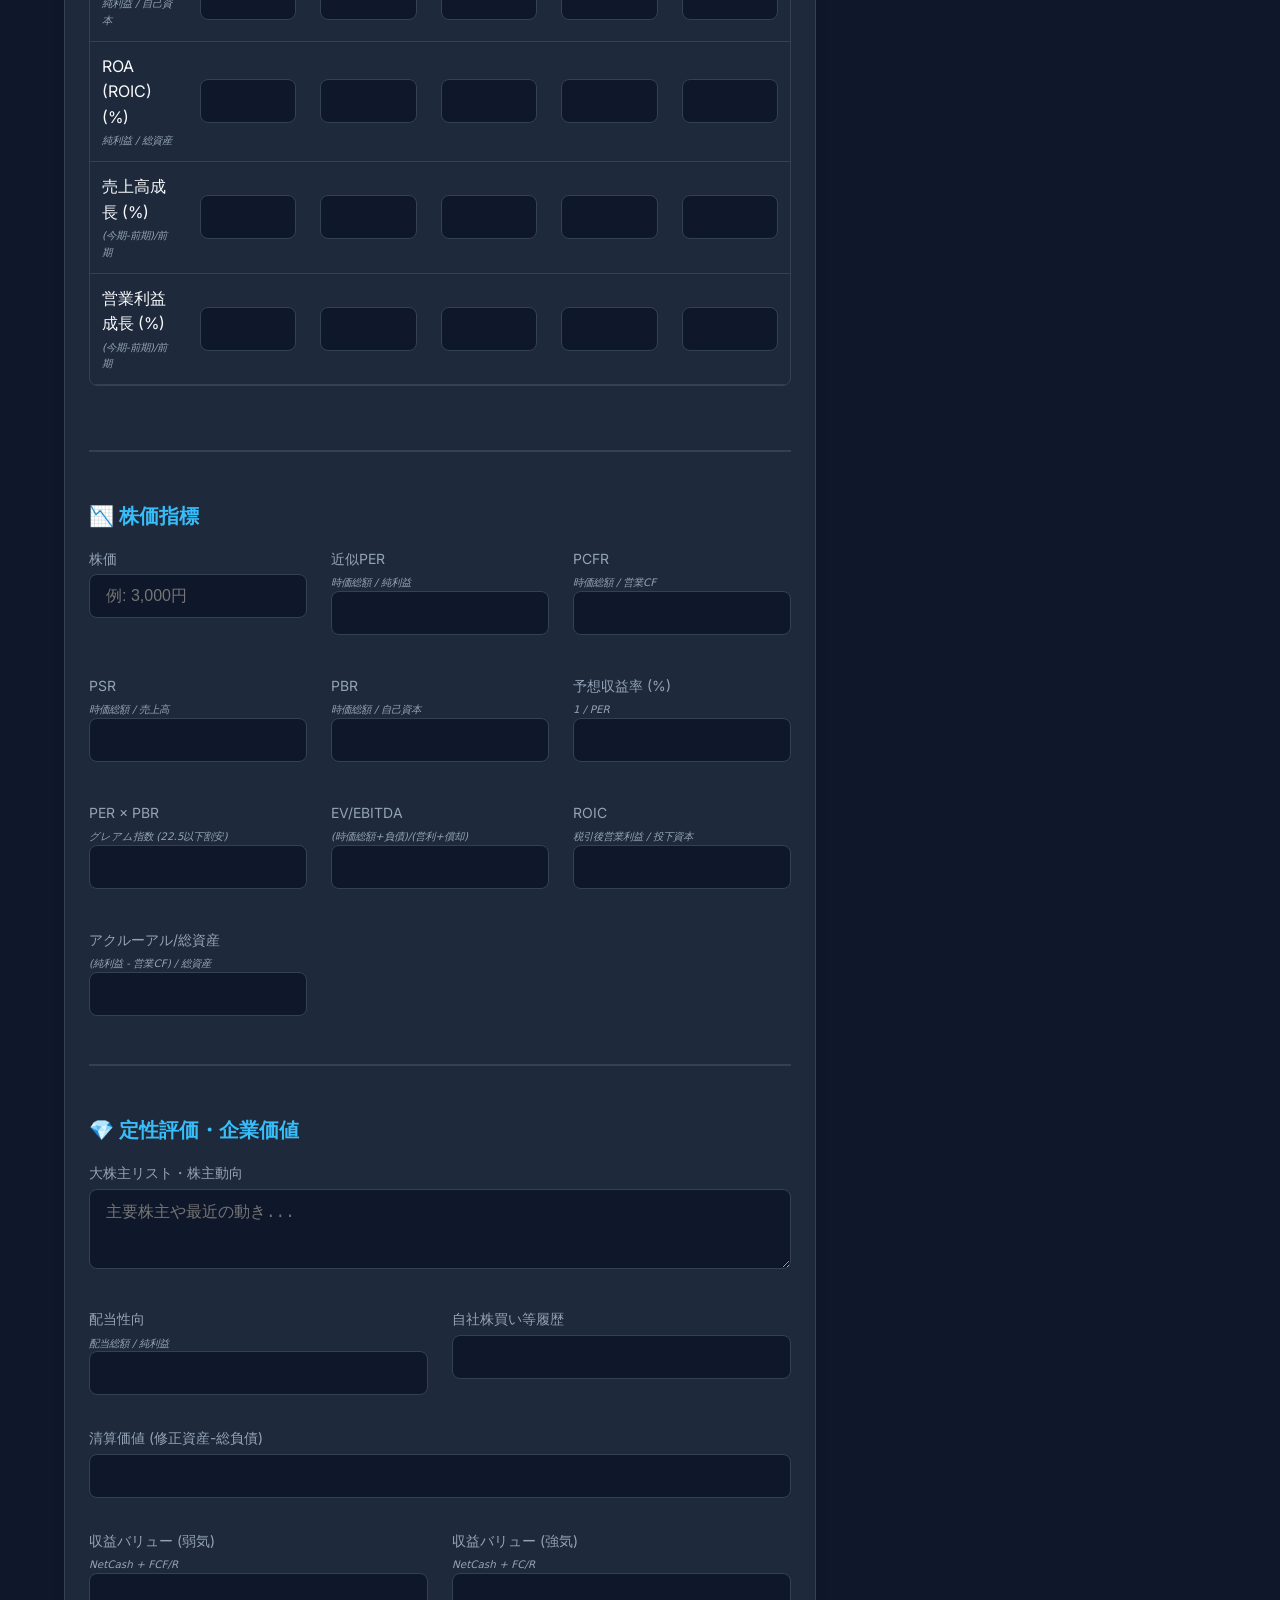
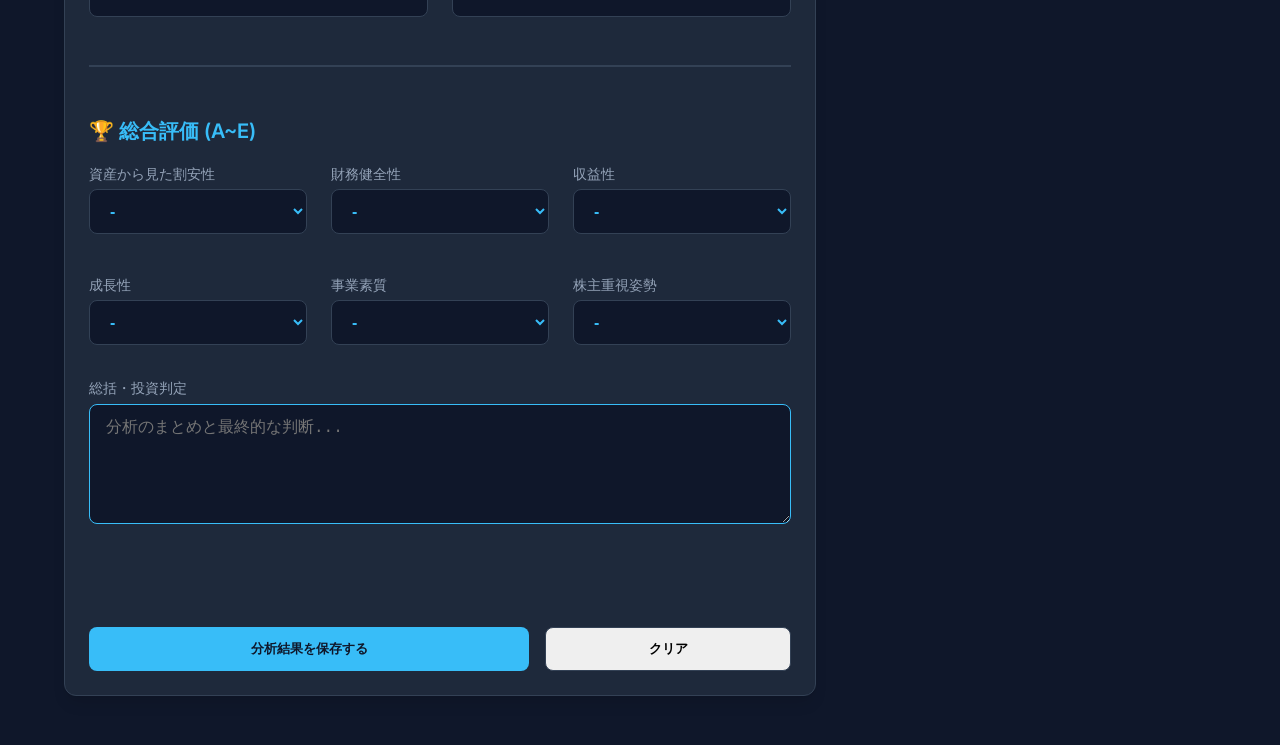
==== commit 46b0b2ec: "Implement automatic financial indicator calculation from raw BS/PL data" ====
--- a/index.html
+++ b/index.html
@@ -62,7 +62,122 @@
 
                 <!-- 1. Financial Indicators (5 Years) -->
                 <section class="analysis-section" id="sec-financial">
-                    <h2 class="section-title">📊 財務指標 (5ヶ年推移)</h2>
+                    <h2 class="section-title">📊 財務データ & 指標 (5ヶ年)</h2>
+
+                    <!-- Raw Data Entry -->
+                    <h3 style="font-size: 0.9rem; color: var(--primary-color); margin-bottom: 0.5rem;">[1] 生データ入力 (BS /
+                        PL)</h3>
+                    <div class="table-container" style="margin-bottom: 1.5rem;">
+                        <table>
+                            <thead>
+                                <tr>
+                                    <th>項目 (単位: 百万円等)</th>
+                                    <th>年1</th>
+                                    <th>年2</th>
+                                    <th>年3</th>
+                                    <th>年4</th>
+                                    <th>最新</th>
+                                </tr>
+                            </thead>
+                            <tbody>
+                                <tr>
+                                    <td>売上高</td>
+                                    <td><input type="text" class="table-input raw-data" data-row="sales" data-col="y1">
+                                    </td>
+                                    <td><input type="text" class="table-input raw-data" data-row="sales" data-col="y2">
+                                    </td>
+                                    <td><input type="text" class="table-input raw-data" data-row="sales" data-col="y3">
+                                    </td>
+                                    <td><input type="text" class="table-input raw-data" data-row="sales" data-col="y4">
+                                    </td>
+                                    <td><input type="text" class="table-input raw-data" data-row="sales" data-col="y5">
+                                    </td>
+                                </tr>
+                                <tr>
+                                    <td>営業利益</td>
+                                    <td><input type="text" class="table-input raw-data" data-row="opProfit"
+                                            data-col="y1"></td>
+                                    <td><input type="text" class="table-input raw-data" data-row="opProfit"
+                                            data-col="y2"></td>
+                                    <td><input type="text" class="table-input raw-data" data-row="opProfit"
+                                            data-col="y3"></td>
+                                    <td><input type="text" class="table-input raw-data" data-row="opProfit"
+                                            data-col="y4"></td>
+                                    <td><input type="text" class="table-input raw-data" data-row="opProfit"
+                                            data-col="y5"></td>
+                                </tr>
+                                <tr>
+                                    <td>当期純利益</td>
+                                    <td><input type="text" class="table-input raw-data" data-row="netProfit"
+                                            data-col="y1"></td>
+                                    <td><input type="text" class="table-input raw-data" data-row="netProfit"
+                                            data-col="y2"></td>
+                                    <td><input type="text" class="table-input raw-data" data-row="netProfit"
+                                            data-col="y3"></td>
+                                    <td><input type="text" class="table-input raw-data" data-row="netProfit"
+                                            data-col="y4"></td>
+                                    <td><input type="text" class="table-input raw-data" data-row="netProfit"
+                                            data-col="y5"></td>
+                                </tr>
+                                <tr>
+                                    <td>総資産</td>
+                                    <td><input type="text" class="table-input raw-data" data-row="totalAssets"
+                                            data-col="y1"></td>
+                                    <td><input type="text" class="table-input raw-data" data-row="totalAssets"
+                                            data-col="y2"></td>
+                                    <td><input type="text" class="table-input raw-data" data-row="totalAssets"
+                                            data-col="y3"></td>
+                                    <td><input type="text" class="table-input raw-data" data-row="totalAssets"
+                                            data-col="y4"></td>
+                                    <td><input type="text" class="table-input raw-data" data-row="totalAssets"
+                                            data-col="y5"></td>
+                                </tr>
+                                <tr>
+                                    <td>自己資本</td>
+                                    <td><input type="text" class="table-input raw-data" data-row="equity" data-col="y1">
+                                    </td>
+                                    <td><input type="text" class="table-input raw-data" data-row="equity" data-col="y2">
+                                    </td>
+                                    <td><input type="text" class="table-input raw-data" data-row="equity" data-col="y3">
+                                    </td>
+                                    <td><input type="text" class="table-input raw-data" data-row="equity" data-col="y4">
+                                    </td>
+                                    <td><input type="text" class="table-input raw-data" data-row="equity" data-col="y5">
+                                    </td>
+                                </tr>
+                                <tr>
+                                    <td>流動資産</td>
+                                    <td><input type="text" class="table-input raw-data" data-row="currentAssets"
+                                            data-col="y1"></td>
+                                    <td><input type="text" class="table-input raw-data" data-row="currentAssets"
+                                            data-col="y2"></td>
+                                    <td><input type="text" class="table-input raw-data" data-row="currentAssets"
+                                            data-col="y3"></td>
+                                    <td><input type="text" class="table-input raw-data" data-row="currentAssets"
+                                            data-col="y4"></td>
+                                    <td><input type="text" class="table-input raw-data" data-row="currentAssets"
+                                            data-col="y5"></td>
+                                </tr>
+                                <tr>
+                                    <td>流動負債</td>
+                                    <td><input type="text" class="table-input raw-data" data-row="currentLiabilities"
+                                            data-col="y1"></td>
+                                    <td><input type="text" class="table-input raw-data" data-row="currentLiabilities"
+                                            data-col="y2"></td>
+                                    <td><input type="text" class="table-input raw-data" data-row="currentLiabilities"
+                                            data-col="y3"></td>
+                                    <td><input type="text" class="table-input raw-data" data-row="currentLiabilities"
+                                            data-col="y4"></td>
+                                    <td><input type="text" class="table-input raw-data" data-row="currentLiabilities"
+                                            data-col="y5"></td>
+                                </tr>
+                            </tbody>
+                        </table>
+                    </div>
+
+                    <!-- Computed Indicators -->
+                    <h3 style="font-size: 0.9rem; color: var(--primary-color); margin-bottom: 0.5rem;">[2] 算出指標 (自動計算)
+                    </h3>
                     <div class="table-container">
                         <table>
                             <thead>
@@ -81,91 +196,112 @@
                                         株主資本比率 (%)
                                         <span class="calc-hint">自己資本 / 総資産</span>
                                     </td>
-                                    <td><input type="text" class="table-input" data-row="equityRatio" data-col="y1">
-                                    </td>
-                                    <td><input type="text" class="table-input" data-row="equityRatio" data-col="y2">
-                                    </td>
-                                    <td><input type="text" class="table-input" data-row="equityRatio" data-col="y3">
-                                    </td>
-                                    <td><input type="text" class="table-input" data-row="equityRatio" data-col="y4">
-                                    </td>
-                                    <td><input type="text" class="table-input" data-row="equityRatio" data-col="y5">
-                                    </td>
+                                    <td><input type="text" class="table-input indicator-data" data-row="equityRatio"
+                                            data-col="y1"></td>
+                                    <td><input type="text" class="table-input indicator-data" data-row="equityRatio"
+                                            data-col="y2"></td>
+                                    <td><input type="text" class="table-input indicator-data" data-row="equityRatio"
+                                            data-col="y3"></td>
+                                    <td><input type="text" class="table-input indicator-data" data-row="equityRatio"
+                                            data-col="y4"></td>
+                                    <td><input type="text" class="table-input indicator-data" data-row="equityRatio"
+                                            data-col="y5"></td>
                                 </tr>
                                 <tr>
                                     <td>
                                         流動比率 (%)
                                         <span class="calc-hint">流動資産 / 流動負債</span>
                                     </td>
-                                    <td><input type="text" class="table-input" data-row="currentRatio" data-col="y1">
-                                    </td>
-                                    <td><input type="text" class="table-input" data-row="currentRatio" data-col="y2">
-                                    </td>
-                                    <td><input type="text" class="table-input" data-row="currentRatio" data-col="y3">
-                                    </td>
-                                    <td><input type="text" class="table-input" data-row="currentRatio" data-col="y4">
-                                    </td>
-                                    <td><input type="text" class="table-input" data-row="currentRatio" data-col="y5">
-                                    </td>
+                                    <td><input type="text" class="table-input indicator-data" data-row="currentRatio"
+                                            data-col="y1"></td>
+                                    <td><input type="text" class="table-input indicator-data" data-row="currentRatio"
+                                            data-col="y2"></td>
+                                    <td><input type="text" class="table-input indicator-data" data-row="currentRatio"
+                                            data-col="y3"></td>
+                                    <td><input type="text" class="table-input indicator-data" data-row="currentRatio"
+                                            data-col="y4"></td>
+                                    <td><input type="text" class="table-input indicator-data" data-row="currentRatio"
+                                            data-col="y5"></td>
                                 </tr>
                                 <tr>
                                     <td>
                                         営業利益率 (%)
                                         <span class="calc-hint">営業利益 / 売上高</span>
                                     </td>
-                                    <td><input type="text" class="table-input" data-row="opMargin" data-col="y1"></td>
-                                    <td><input type="text" class="table-input" data-row="opMargin" data-col="y2"></td>
-                                    <td><input type="text" class="table-input" data-row="opMargin" data-col="y3"></td>
-                                    <td><input type="text" class="table-input" data-row="opMargin" data-col="y4"></td>
-                                    <td><input type="text" class="table-input" data-row="opMargin" data-col="y5"></td>
+                                    <td><input type="text" class="table-input indicator-data" data-row="opMargin"
+                                            data-col="y1"></td>
+                                    <td><input type="text" class="table-input indicator-data" data-row="opMargin"
+                                            data-col="y2"></td>
+                                    <td><input type="text" class="table-input indicator-data" data-row="opMargin"
+                                            data-col="y3"></td>
+                                    <td><input type="text" class="table-input indicator-data" data-row="opMargin"
+                                            data-col="y4"></td>
+                                    <td><input type="text" class="table-input indicator-data" data-row="opMargin"
+                                            data-col="y5"></td>
                                 </tr>
                                 <tr>
                                     <td>
                                         ROE (%)
                                         <span class="calc-hint">純利益 / 自己資本</span>
                                     </td>
-                                    <td><input type="text" class="table-input" data-row="roe" data-col="y1"></td>
-                                    <td><input type="text" class="table-input" data-row="roe" data-col="y2"></td>
-                                    <td><input type="text" class="table-input" data-row="roe" data-col="y3"></td>
-                                    <td><input type="text" class="table-input" data-row="roe" data-col="y4"></td>
-                                    <td><input type="text" class="table-input" data-row="roe" data-col="y5"></td>
+                                    <td><input type="text" class="table-input indicator-data" data-row="roe"
+                                            data-col="y1"></td>
+                                    <td><input type="text" class="table-input indicator-data" data-row="roe"
+                                            data-col="y2"></td>
+                                    <td><input type="text" class="table-input indicator-data" data-row="roe"
+                                            data-col="y3"></td>
+                                    <td><input type="text" class="table-input indicator-data" data-row="roe"
+                                            data-col="y4"></td>
+                                    <td><input type="text" class="table-input indicator-data" data-row="roe"
+                                            data-col="y5"></td>
                                 </tr>
                                 <tr>
                                     <td>
                                         ROA (ROIC) (%)
                                         <span class="calc-hint">純利益 / 総資産</span>
                                     </td>
-                                    <td><input type="text" class="table-input" data-row="roa" data-col="y1"></td>
-                                    <td><input type="text" class="table-input" data-row="roa" data-col="y2"></td>
-                                    <td><input type="text" class="table-input" data-row="roa" data-col="y3"></td>
-                                    <td><input type="text" class="table-input" data-row="roa" data-col="y4"></td>
-                                    <td><input type="text" class="table-input" data-row="roa" data-col="y5"></td>
-                                </tr>
-                                <tr>
-                                    <td>売上高成長 (%)</td>
-                                    <td><input type="text" class="table-input" data-row="salesGrowth" data-col="y1">
-                                    </td>
-                                    <td><input type="text" class="table-input" data-row="salesGrowth" data-col="y2">
-                                    </td>
-                                    <td><input type="text" class="table-input" data-row="salesGrowth" data-col="y3">
-                                    </td>
-                                    <td><input type="text" class="table-input" data-row="salesGrowth" data-col="y4">
-                                    </td>
-                                    <td><input type="text" class="table-input" data-row="salesGrowth" data-col="y5">
-                                    </td>
-                                </tr>
-                                <tr>
-                                    <td>営業利益成長 (%)</td>
-                                    <td><input type="text" class="table-input" data-row="profitGrowth" data-col="y1">
-                                    </td>
-                                    <td><input type="text" class="table-input" data-row="profitGrowth" data-col="y2">
-                                    </td>
-                                    <td><input type="text" class="table-input" data-row="profitGrowth" data-col="y3">
-                                    </td>
-                                    <td><input type="text" class="table-input" data-row="profitGrowth" data-col="y4">
-                                    </td>
-                                    <td><input type="text" class="table-input" data-row="profitGrowth" data-col="y5">
-                                    </td>
+                                    <td><input type="text" class="table-input indicator-data" data-row="roa"
+                                            data-col="y1"></td>
+                                    <td><input type="text" class="table-input indicator-data" data-row="roa"
+                                            data-col="y2"></td>
+                                    <td><input type="text" class="table-input indicator-data" data-row="roa"
+                                            data-col="y3"></td>
+                                    <td><input type="text" class="table-input indicator-data" data-row="roa"
+                                            data-col="y4"></td>
+                                    <td><input type="text" class="table-input indicator-data" data-row="roa"
+                                            data-col="y5"></td>
+                                </tr>
+                                <tr>
+                                    <td>
+                                        売上高成長 (%)
+                                        <span class="calc-hint">(今期-前期)/前期</span>
+                                    </td>
+                                    <td><input type="text" class="table-input indicator-data" data-row="salesGrowth"
+                                            data-col="y1"></td>
+                                    <td><input type="text" class="table-input indicator-data" data-row="salesGrowth"
+                                            data-col="y2"></td>
+                                    <td><input type="text" class="table-input indicator-data" data-row="salesGrowth"
+                                            data-col="y3"></td>
+                                    <td><input type="text" class="table-input indicator-data" data-row="salesGrowth"
+                                            data-col="y4"></td>
+                                    <td><input type="text" class="table-input indicator-data" data-row="salesGrowth"
+                                            data-col="y5"></td>
+                                </tr>
+                                <tr>
+                                    <td>
+                                        営業利益成長 (%)
+                                        <span class="calc-hint">(今期-前期)/前期</span>
+                                    </td>
+                                    <td><input type="text" class="table-input indicator-data" data-row="profitGrowth"
+                                            data-col="y1"></td>
+                                    <td><input type="text" class="table-input indicator-data" data-row="profitGrowth"
+                                            data-col="y2"></td>
+                                    <td><input type="text" class="table-input indicator-data" data-row="profitGrowth"
+                                            data-col="y3"></td>
+                                    <td><input type="text" class="table-input indicator-data" data-row="profitGrowth"
+                                            data-col="y4"></td>
+                                    <td><input type="text" class="table-input indicator-data" data-row="profitGrowth"
+                                            data-col="y5"></td>
                                 </tr>
                             </tbody>
                         </table>
